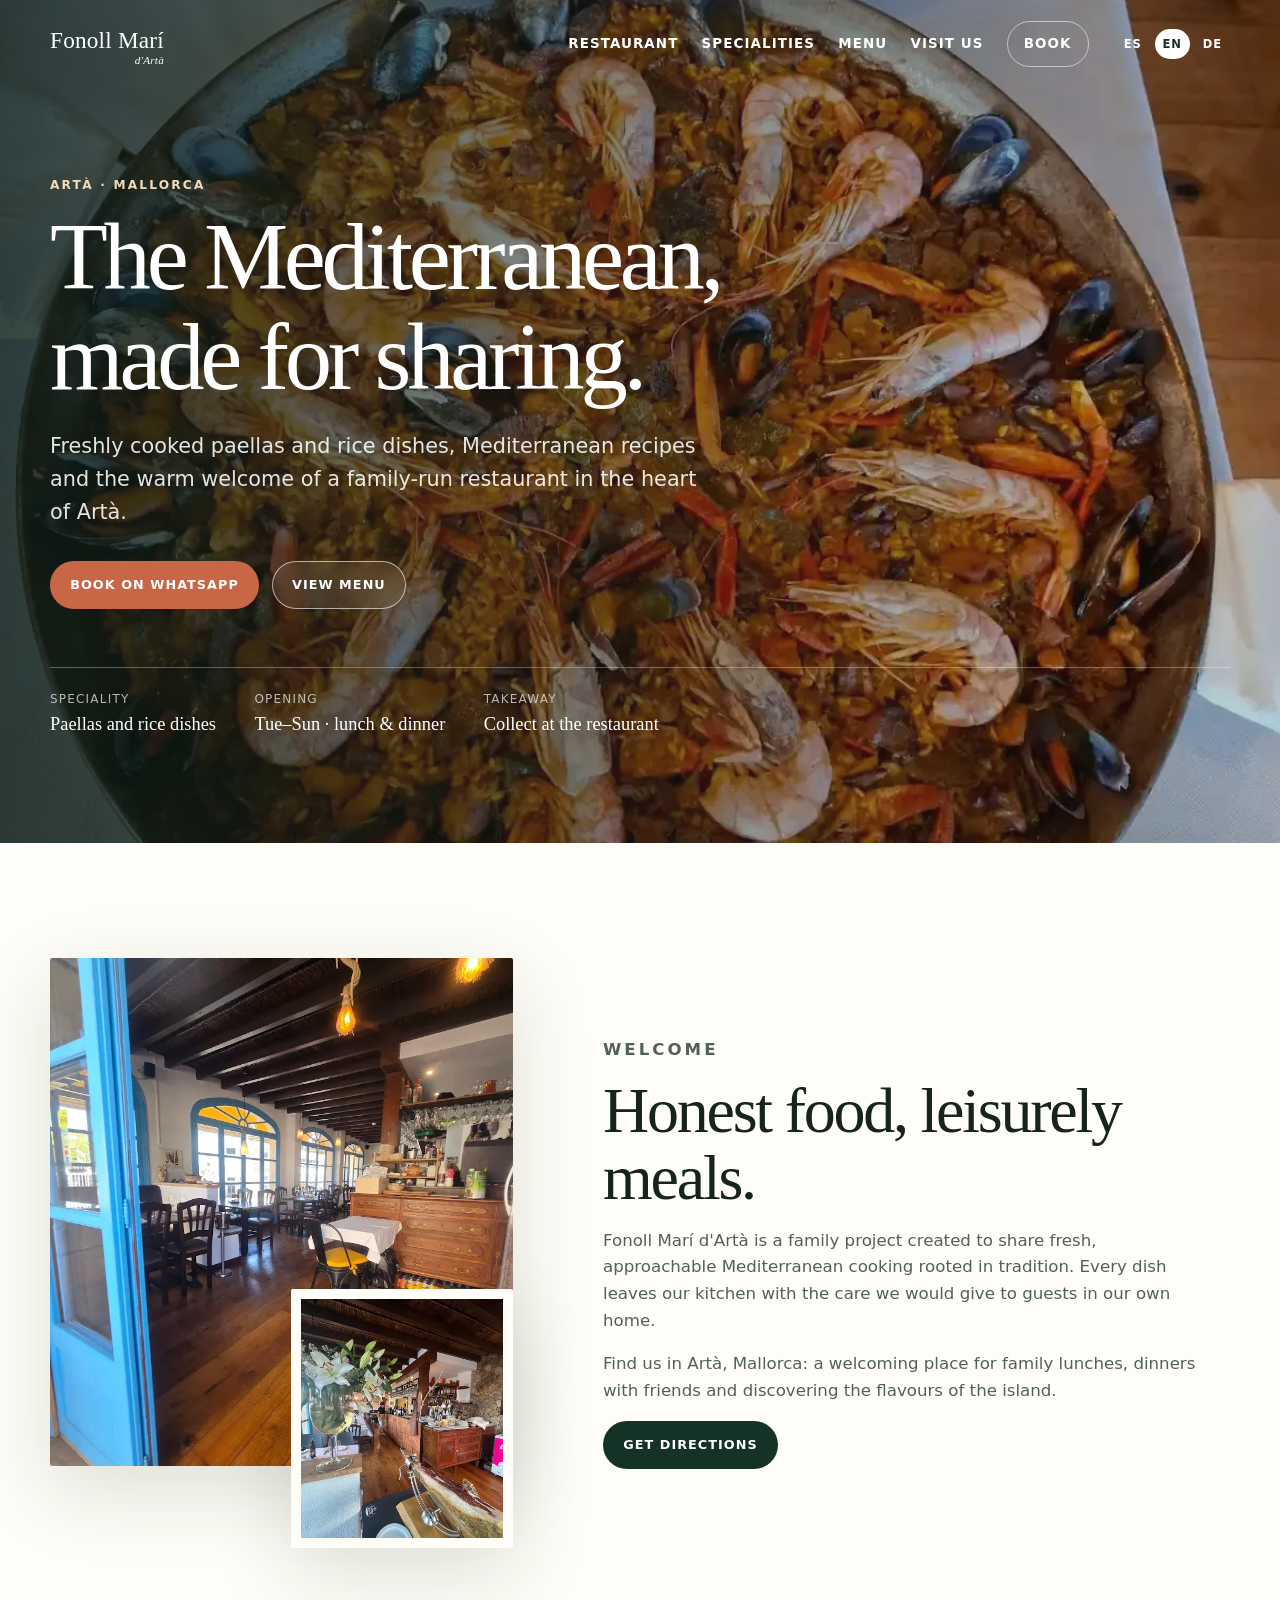
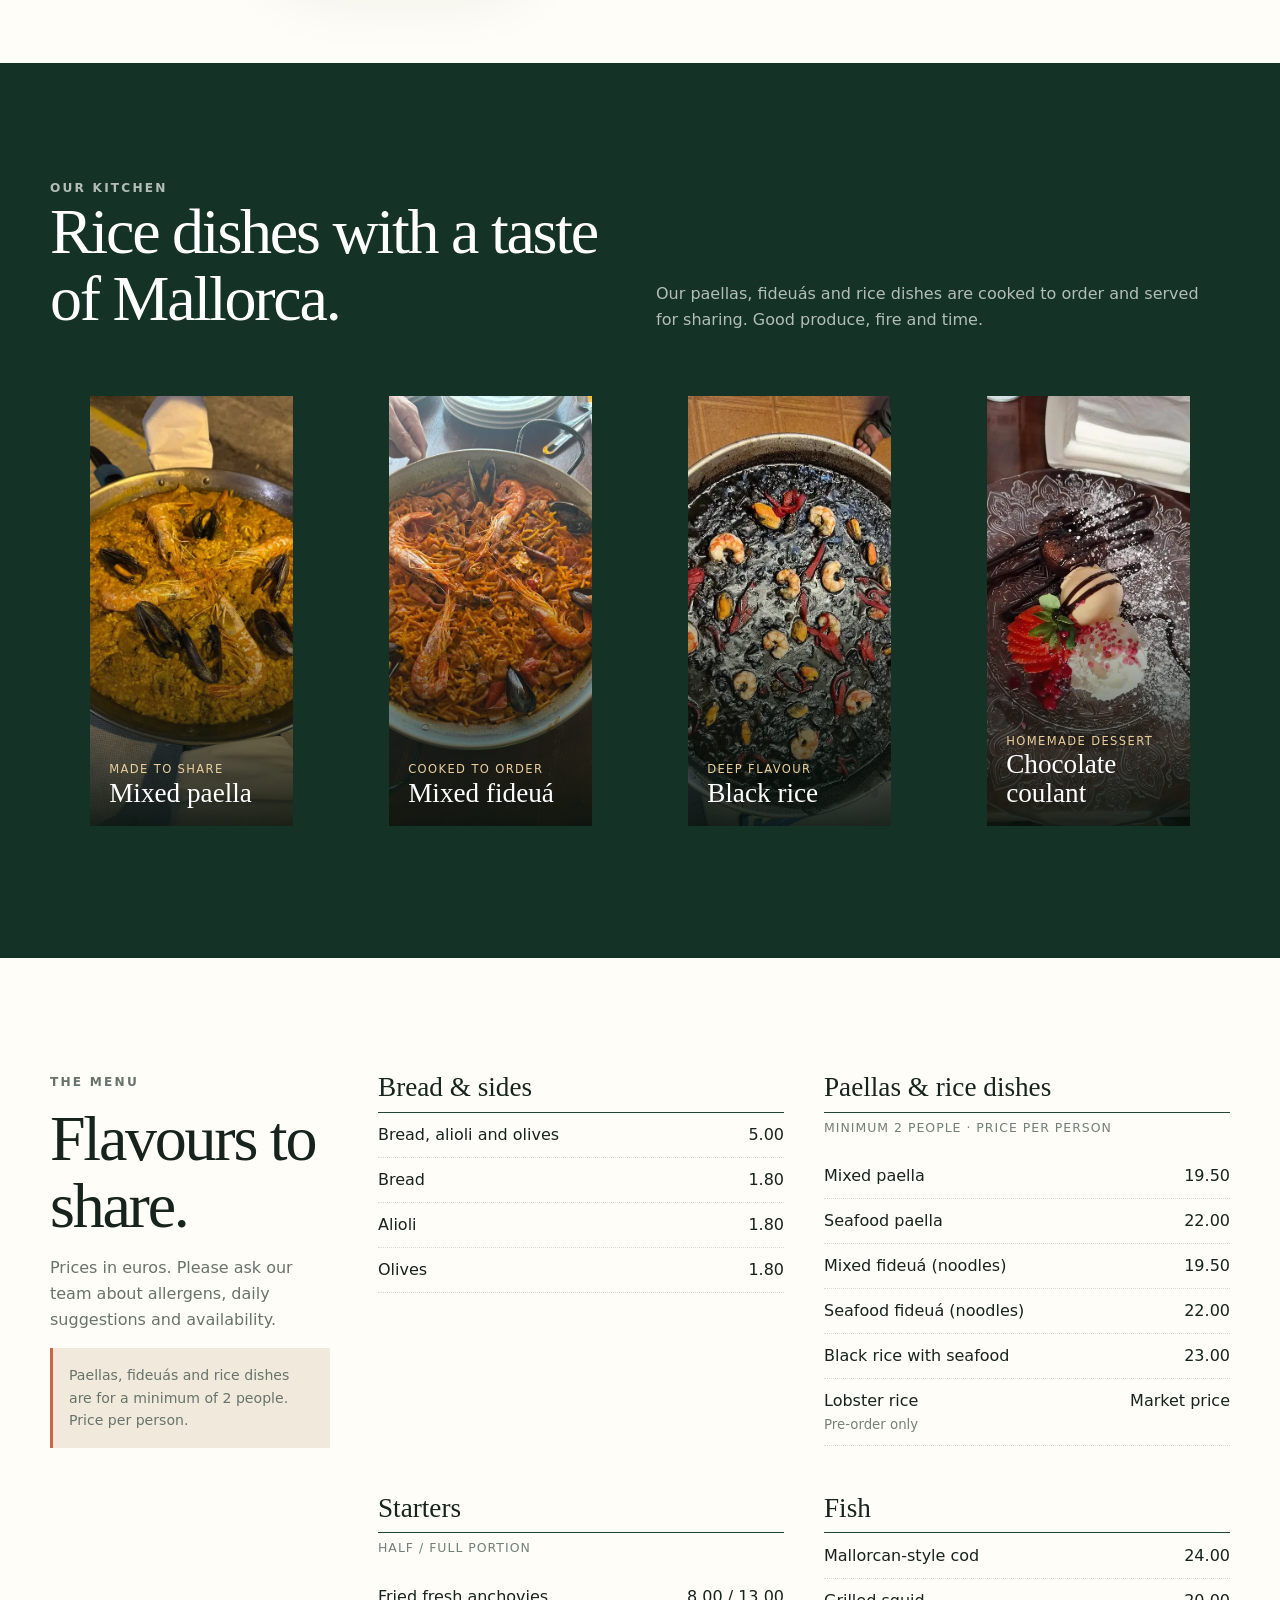
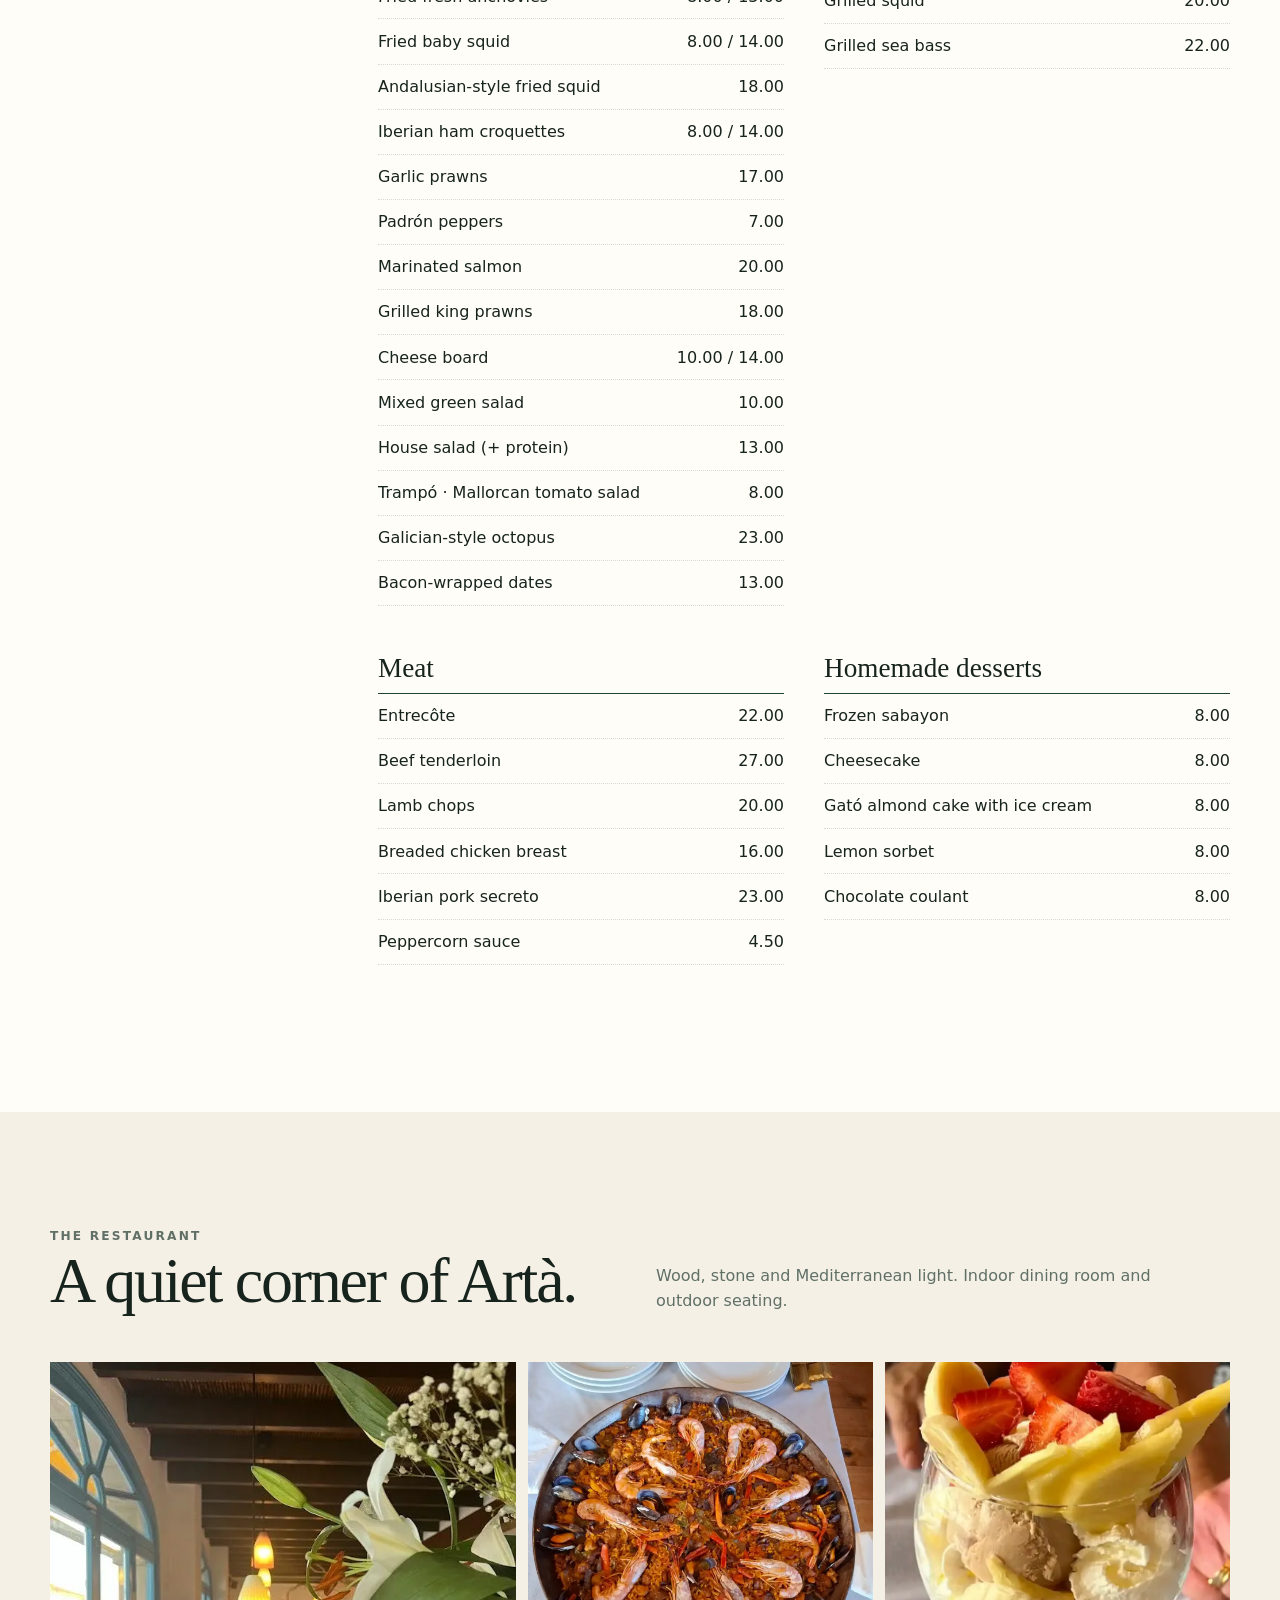
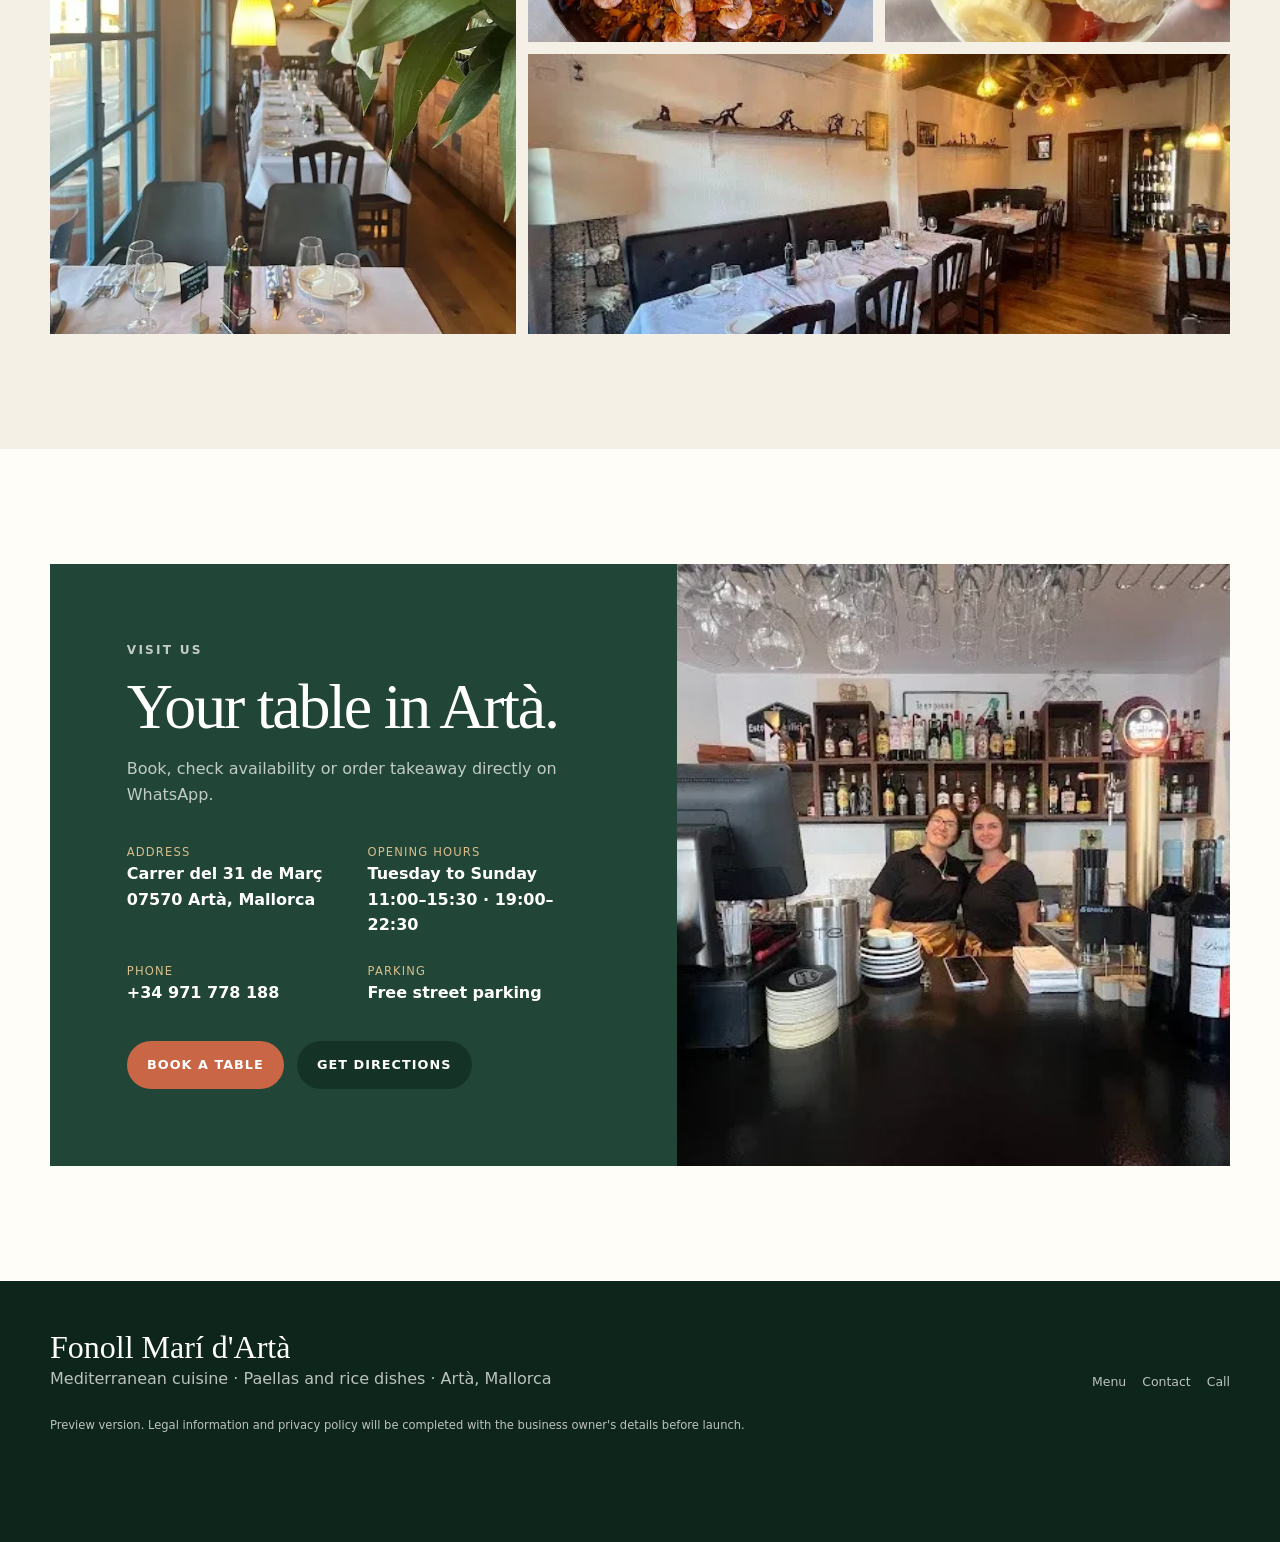
==== en/index.html @ c68ff67d "feat: create multilingual Fonoll Mari preview" ====
<!doctype html>
<html lang="en">
<head>
  <meta charset="utf-8"><meta name="viewport" content="width=device-width, initial-scale=1"><meta name="robots" content="noindex,nofollow">
  <title>Paella restaurant in Artà | Fonoll Marí d'Artà</title>
  <meta name="description" content="Paellas, rice dishes and Mediterranean cuisine in Artà, Mallorca. Family-run restaurant with outdoor seating, takeaway and WhatsApp bookings.">
  <link rel="canonical" href="https://www.fonollmaridarta.com/en/"><link rel="alternate" hreflang="es" href="https://www.fonollmaridarta.com/es/"><link rel="alternate" hreflang="en" href="https://www.fonollmaridarta.com/en/"><link rel="alternate" hreflang="de" href="https://www.fonollmaridarta.com/de/"><link rel="alternate" hreflang="x-default" href="https://www.fonollmaridarta.com/es/">
  <meta property="og:title" content="Fonoll Marí d'Artà — Paella and Mediterranean cuisine"><meta property="og:description" content="Freshly cooked rice dishes, Mediterranean food and a warm family welcome in the heart of Artà."><meta property="og:image" content="https://www.fonollmaridarta.com/assets/images/paella-marisco.webp"><meta property="og:type" content="restaurant">
  <link rel="stylesheet" href="../assets/styles.css">
  <script type="application/ld+json">{"@context":"https://schema.org","@type":"Restaurant","@id":"https://www.fonollmaridarta.com/#restaurant","name":"Fonoll Marí d'Artà","url":"https://www.fonollmaridarta.com/","telephone":"+34971778188","image":["https://www.fonollmaridarta.com/assets/images/paella-marisco.webp","https://www.fonollmaridarta.com/assets/images/interior-comedor.webp"],"servesCuisine":["Mediterranean","Mallorcan","Paella and rice dishes"],"priceRange":"€€","acceptsReservations":true,"hasMenu":"https://www.fonollmaridarta.com/en/#menu","address":{"@type":"PostalAddress","streetAddress":"Carrer del 31 de Març","postalCode":"07570","addressLocality":"Artà","addressRegion":"Balearic Islands","addressCountry":"ES"},"openingHoursSpecification":[{"@type":"OpeningHoursSpecification","dayOfWeek":["Tuesday","Wednesday","Thursday","Friday","Saturday","Sunday"],"opens":"11:00","closes":"15:30"},{"@type":"OpeningHoursSpecification","dayOfWeek":["Tuesday","Wednesday","Thursday","Friday","Saturday","Sunday"],"opens":"19:00","closes":"22:30"}]}</script>
</head>
<body>
  <a class="skip-link" href="#content">Skip to content</a>
  <header class="site-header"><nav class="nav" aria-label="Main navigation"><a class="brand" href="#home"><span class="brand-mark">Fonoll Marí <small>d'Artà</small></span></a><button class="menu-toggle" type="button" aria-expanded="false" aria-controls="nav-links">Menu</button><div class="nav-links" id="nav-links"><a href="#restaurant">Restaurant</a><a href="#specialities">Specialities</a><a href="#menu">Menu</a><a href="#visit">Visit us</a><a class="nav-cta" data-track="whatsapp_reservation" href="https://wa.me/34636483141?text=Hello%2C%20I%20would%20like%20to%20book%20a%20table%20at%20Fonoll%20Mar%C3%AD%20d%27Art%C3%A0.">Book</a><span class="language-switcher" aria-label="Language"><a href="../es/">ES</a><a href="../en/" aria-current="page">EN</a><a href="../de/">DE</a></span></div></nav></header>
  <main id="content">
    <section class="hero" id="home"><div class="hero-content"><p class="eyebrow">Artà · Mallorca</p><h1>The Mediterranean, made for sharing.</h1><p class="hero-lead">Freshly cooked paellas and rice dishes, Mediterranean recipes and the warm welcome of a family-run restaurant in the heart of Artà.</p><div class="button-row"><a class="button" data-track="whatsapp_reservation" href="https://wa.me/34636483141?text=Hello%2C%20I%20would%20like%20to%20book%20a%20table%20at%20Fonoll%20Mar%C3%AD%20d%27Art%C3%A0.">Book on WhatsApp</a><a class="button secondary" href="#menu">View menu</a></div><div class="hero-facts"><div><span>Speciality</span><strong>Paellas and rice dishes</strong></div><div><span>Opening</span><strong>Tue–Sun · lunch & dinner</strong></div><div><span>Takeaway</span><strong>Collect at the restaurant</strong></div></div></div></section>
    <section class="section paper" id="restaurant"><div class="container intro-grid"><div class="photo-stack"><img class="photo-large" src="../assets/images/interior-bar.webp" alt="Entrance and dining room at Fonoll Marí d'Artà" loading="lazy"><img class="photo-small" src="../assets/images/interior-comedor.webp" alt="Restaurant bar and warm interior" loading="lazy"></div><div class="intro-copy"><p class="eyebrow">Welcome</p><h2>Honest food, leisurely meals.</h2><p>Fonoll Marí d'Artà is a family project created to share fresh, approachable Mediterranean cooking rooted in tradition. Every dish leaves our kitchen with the care we would give to guests in our own home.</p><p>Find us in Artà, Mallorca: a welcoming place for family lunches, dinners with friends and discovering the flavours of the island.</p><div class="button-row"><a class="button dark" href="#visit">Get directions</a></div></div></div></section>
    <section class="section dark" id="specialities"><div class="container"><div class="section-heading"><div><p class="eyebrow">Our kitchen</p><h2>Rice dishes with a taste of Mallorca.</h2></div><p>Our paellas, fideuás and rice dishes are cooked to order and served for sharing. Good produce, fire and time.</p></div><div class="dish-grid"><figure class="dish-card"><img src="../assets/images/paella-mixta.webp" alt="Mixed paella" loading="lazy"><figcaption><span>Made to share</span><h3>Mixed paella</h3></figcaption></figure><figure class="dish-card"><img src="../assets/images/fideua.webp" alt="Mixed seafood fideuá" loading="lazy"><figcaption><span>Cooked to order</span><h3>Mixed fideuá</h3></figcaption></figure><figure class="dish-card"><img src="../assets/images/arroz-negro.webp" alt="Black rice with seafood" loading="lazy"><figcaption><span>Deep flavour</span><h3>Black rice</h3></figcaption></figure><figure class="dish-card"><img src="../assets/images/postre-sabayon.webp" alt="Chocolate coulant with ice cream and fruit" loading="lazy"><figcaption><span>Homemade dessert</span><h3>Chocolate coulant</h3></figcaption></figure></div></div></section>
    <section class="section paper" id="menu"><div class="container menu-shell"><aside class="menu-aside"><p class="eyebrow">The menu</p><h2>Flavours to share.</h2><p>Prices in euros. Please ask our team about allergens, daily suggestions and availability.</p><p class="menu-note">Paellas, fideuás and rice dishes are for a minimum of 2 people. Price per person.</p></aside><div class="menu-columns">
      <section class="menu-section"><h3>Bread & sides</h3><div class="menu-item"><span>Bread, alioli and olives</span><span>5.00</span></div><div class="menu-item"><span>Bread</span><span>1.80</span></div><div class="menu-item"><span>Alioli</span><span>1.80</span></div><div class="menu-item"><span>Olives</span><span>1.80</span></div></section>
      <section class="menu-section"><h3>Paellas & rice dishes</h3><p class="menu-subtitle">Minimum 2 people · price per person</p><div class="menu-item"><span>Mixed paella</span><span>19.50</span></div><div class="menu-item"><span>Seafood paella</span><span>22.00</span></div><div class="menu-item"><span>Mixed fideuá (noodles)</span><span>19.50</span></div><div class="menu-item"><span>Seafood fideuá (noodles)</span><span>22.00</span></div><div class="menu-item"><span>Black rice with seafood</span><span>23.00</span></div><div class="menu-item"><span>Lobster rice <small>Pre-order only</small></span><span>Market price</span></div></section>
      <section class="menu-section"><h3>Starters</h3><p class="menu-subtitle">Half / full portion</p><div class="menu-item"><span>Fried fresh anchovies</span><span>8.00 / 13.00</span></div><div class="menu-item"><span>Fried baby squid</span><span>8.00 / 14.00</span></div><div class="menu-item"><span>Andalusian-style fried squid</span><span>18.00</span></div><div class="menu-item"><span>Iberian ham croquettes</span><span>8.00 / 14.00</span></div><div class="menu-item"><span>Garlic prawns</span><span>17.00</span></div><div class="menu-item"><span>Padrón peppers</span><span>7.00</span></div><div class="menu-item"><span>Marinated salmon</span><span>20.00</span></div><div class="menu-item"><span>Grilled king prawns</span><span>18.00</span></div><div class="menu-item"><span>Cheese board</span><span>10.00 / 14.00</span></div><div class="menu-item"><span>Mixed green salad</span><span>10.00</span></div><div class="menu-item"><span>House salad (+ protein)</span><span>13.00</span></div><div class="menu-item"><span>Trampó · Mallorcan tomato salad</span><span>8.00</span></div><div class="menu-item"><span>Galician-style octopus</span><span>23.00</span></div><div class="menu-item"><span>Bacon-wrapped dates</span><span>13.00</span></div></section>
      <section class="menu-section"><h3>Fish</h3><div class="menu-item"><span>Mallorcan-style cod</span><span>24.00</span></div><div class="menu-item"><span>Grilled squid</span><span>20.00</span></div><div class="menu-item"><span>Grilled sea bass</span><span>22.00</span></div></section>
      <section class="menu-section"><h3>Meat</h3><div class="menu-item"><span>Entrecôte</span><span>22.00</span></div><div class="menu-item"><span>Beef tenderloin</span><span>27.00</span></div><div class="menu-item"><span>Lamb chops</span><span>20.00</span></div><div class="menu-item"><span>Breaded chicken breast</span><span>16.00</span></div><div class="menu-item"><span>Iberian pork secreto</span><span>23.00</span></div><div class="menu-item"><span>Peppercorn sauce</span><span>4.50</span></div></section>
      <section class="menu-section"><h3>Homemade desserts</h3><div class="menu-item"><span>Frozen sabayon</span><span>8.00</span></div><div class="menu-item"><span>Cheesecake</span><span>8.00</span></div><div class="menu-item"><span>Gató almond cake with ice cream</span><span>8.00</span></div><div class="menu-item"><span>Lemon sorbet</span><span>8.00</span></div><div class="menu-item"><span>Chocolate coulant</span><span>8.00</span></div></section>
    </div></div></section>
    <section class="section" aria-labelledby="gallery-title"><div class="container"><div class="section-heading"><div><p class="eyebrow">The restaurant</p><h2 id="gallery-title">A quiet corner of Artà.</h2></div><p>Wood, stone and Mediterranean light. Indoor dining room and outdoor seating.</p></div><div class="gallery-grid"><img class="tall" src="../assets/images/interior-1.webp" alt="Dining room at Fonoll Marí" loading="lazy"><img src="../assets/images/paella-marisco.webp" alt="Seafood paella served for sharing" loading="lazy"><img src="../assets/images/postre-coulant.webp" alt="Frozen sabayon with fruit" loading="lazy"><img class="wide" src="../assets/images/interior-2.webp" alt="Atmosphere at Fonoll Marí d'Artà" loading="lazy"></div></div></section>
    <section class="section paper" id="visit"><div class="container visit-grid"><div class="visit-copy"><p class="eyebrow">Visit us</p><h2>Your table in Artà.</h2><p>Book, check availability or order takeaway directly on WhatsApp.</p><div class="visit-details"><div><span>Address</span><strong>Carrer del 31 de Març<br>07570 Artà, Mallorca</strong></div><div><span>Opening hours</span><strong>Tuesday to Sunday<br>11:00–15:30 · 19:00–22:30</strong></div><div><span>Phone</span><a href="tel:+34971778188" data-track="phone_click"><strong>+34 971 778 188</strong></a></div><div><span>Parking</span><strong>Free street parking</strong></div></div><div class="button-row"><a class="button" data-track="whatsapp_reservation" href="https://wa.me/34636483141?text=Hello%2C%20I%20would%20like%20to%20book%20a%20table.">Book a table</a><a class="button dark" data-track="directions_click" href="https://maps.app.goo.gl/YMuphkrYvvt16VRN7">Get directions</a></div></div><div class="visit-image"><img src="../assets/images/interior-3.webp" alt="Dining room ready for guests" loading="lazy"></div></div></section>
  </main>
  <footer class="site-footer"><div class="container"><div class="footer-grid"><div><div class="footer-brand">Fonoll Marí d'Artà</div><div>Mediterranean cuisine · Paellas and rice dishes · Artà, Mallorca</div></div><nav class="footer-links"><a href="#menu">Menu</a><a href="#visit">Contact</a><a href="tel:+34971778188">Call</a></nav></div><p class="legal-note">Preview version. Legal information and privacy policy will be completed with the business owner's details before launch.</p></div></footer>
  <div class="floating-actions"><a data-track="whatsapp_reservation" href="https://wa.me/34636483141?text=Hello%2C%20I%20would%20like%20to%20book%20a%20table.">Book</a><a href="#menu">Menu</a></div><aside class="consent" hidden><p>We use optional analytics to understand how the website is used. It will not load without your permission.</p><div class="consent-actions"><button class="button dark" data-consent-accept>Accept</button><button class="button" data-consent-reject>Reject</button></div></aside>
  <script src="../assets/config.js"></script><script src="../assets/site.js"></script>
</body>
</html>
---- assets/styles.css ----
:root {
  --ink: #17231d;
  --forest: #214536;
  --forest-dark: #153226;
  --sage: #718372;
  --cream: #f5f0e5;
  --paper: #fffdf7;
  --sand: #d8c39d;
  --coral: #c86645;
  --line: rgba(33, 69, 54, .18);
  --shadow: 0 24px 80px rgba(20, 37, 29, .14);
  --serif: Georgia, "Times New Roman", serif;
  --sans: Inter, ui-sans-serif, system-ui, -apple-system, BlinkMacSystemFont, "Segoe UI", sans-serif;
}

* { box-sizing: border-box; }
html { scroll-behavior: smooth; }
body {
  margin: 0;
  overflow-x: hidden;
  color: var(--ink);
  background: var(--cream);
  font-family: var(--sans);
  line-height: 1.6;
  -webkit-font-smoothing: antialiased;
}
body.nav-open { overflow: hidden; }
img { display: block; width: 100%; }
a { color: inherit; }
button, a { -webkit-tap-highlight-color: transparent; }

.skip-link {
  position: fixed;
  left: 1rem;
  top: -5rem;
  z-index: 100;
  padding: .8rem 1rem;
  background: var(--paper);
  border-radius: 999px;
}
.skip-link:focus { top: 1rem; }

.site-header {
  position: fixed;
  inset: 0 0 auto;
  z-index: 50;
  color: white;
  transition: background .25s ease, box-shadow .25s ease;
}
.site-header.scrolled { background: rgba(21, 50, 38, .96); box-shadow: 0 8px 30px rgba(0, 0, 0, .15); }
.nav {
  width: min(1180px, calc(100% - 2rem));
  height: 88px;
  margin: auto;
  display: flex;
  align-items: center;
  justify-content: space-between;
  gap: 1.5rem;
}
.brand { display: flex; align-items: center; gap: .8rem; text-decoration: none; }
.brand-mark { font-family: var(--serif); font-size: 1.45rem; letter-spacing: .01em; }
.brand-mark small { display: block; margin-top: -.35rem; font: italic .7rem var(--serif); text-align: right; }
.nav-links { display: flex; align-items: center; gap: 1.45rem; }
.nav-links a { font-size: .84rem; font-weight: 700; letter-spacing: .08em; text-decoration: none; text-transform: uppercase; }
.nav-links a:hover { color: #ecd9b2; }
.nav-cta { padding: .72rem 1rem; border: 1px solid rgba(255,255,255,.55); border-radius: 999px; }
.language-switcher { display: flex; gap: .3rem; margin-left: .25rem; }
.language-switcher a { padding: .38rem .5rem; border-radius: 999px; font-size: .72rem; }
.language-switcher a[aria-current="page"] { background: white; color: var(--forest-dark); }
.menu-toggle { display: none; border: 0; background: transparent; color: white; font: 700 .8rem var(--sans); letter-spacing: .08em; text-transform: uppercase; }

.hero {
  min-height: 92svh;
  display: grid;
  grid-template-columns: minmax(0, 1fr);
  align-items: end;
  color: white;
  background:
    linear-gradient(90deg, rgba(12, 29, 22, .82) 0%, rgba(12, 29, 22, .45) 55%, rgba(12, 29, 22, .16) 100%),
    url("images/paella-marisco.webp") center 56% / cover;
}
.hero-content {
  width: calc(100% - 2rem);
  max-width: 1180px;
  min-width: 0;
  margin: 0 auto;
  padding: 11rem 0 6.5rem;
}
.eyebrow { margin: 0 0 .8rem; color: var(--coral); font-size: .76rem; font-weight: 800; letter-spacing: .18em; text-transform: uppercase; }
.hero .eyebrow { color: #f1dcb6; }
h1, h2, h3 { margin: 0; font-family: var(--serif); font-weight: 400; line-height: 1.05; }
h1 { max-width: 830px; font-size: clamp(3.1rem, 7.4vw, 7.2rem); letter-spacing: -.045em; }
h2 { font-size: clamp(2.35rem, 5vw, 4.7rem); letter-spacing: -.035em; }
h3 { font-size: 1.7rem; }
.hero-lead { max-width: 650px; margin: 1.4rem 0 2rem; font-size: clamp(1.05rem, 2vw, 1.3rem); color: rgba(255,255,255,.88); }
.button-row { display: flex; flex-wrap: wrap; gap: .8rem; }
.button { display: inline-flex; align-items: center; justify-content: center; min-height: 48px; padding: .8rem 1.2rem; border: 1px solid transparent; border-radius: 999px; background: var(--coral); color: white; font-size: .8rem; font-weight: 800; letter-spacing: .08em; text-decoration: none; text-transform: uppercase; }
.button:hover { filter: brightness(.94); transform: translateY(-1px); }
.button.secondary { border-color: rgba(255,255,255,.6); background: rgba(255,255,255,.08); backdrop-filter: blur(8px); }
.button.dark { background: var(--forest-dark); }
.hero-facts { display: flex; flex-wrap: wrap; gap: 1.3rem 2.4rem; margin: 3.6rem 0 0; padding: 1.4rem 0 0; border-top: 1px solid rgba(255,255,255,.3); }
.hero-facts span { display: block; font-size: .75rem; color: rgba(255,255,255,.68); letter-spacing: .1em; text-transform: uppercase; }
.hero-facts strong { font-family: var(--serif); font-size: 1.15rem; font-weight: 400; }

.section { padding: clamp(5rem, 9vw, 9rem) 0; }
.section.paper { background: var(--paper); }
.section.dark { background: var(--forest-dark); color: white; }
.container { width: min(1180px, calc(100% - 2rem)); margin: auto; }
.intro-grid { display: grid; grid-template-columns: minmax(0, .85fr) minmax(0, 1.15fr); gap: clamp(2rem, 7vw, 7rem); align-items: center; }
.intro-copy p { max-width: 610px; color: #526158; font-size: 1.04rem; }
.photo-stack { position: relative; min-height: 590px; }
.photo-stack img { position: absolute; object-fit: cover; border-radius: 2px; box-shadow: var(--shadow); }
.photo-stack .photo-large { inset: 0 14% 7% 0; height: 86%; }
.photo-stack .photo-small { right: 0; bottom: 0; width: 48%; height: 44%; border: .65rem solid var(--paper); }

.section-heading { display: grid; grid-template-columns: 1fr 1fr; gap: 2rem; align-items: end; margin-bottom: 3rem; }
.section-heading p { max-width: 550px; margin: 0; color: #607067; }
.dark .section-heading p { color: rgba(255,255,255,.68); }
.dish-grid { display: grid; grid-template-columns: repeat(4, 1fr); gap: 1rem; }
.dish-card { position: relative; min-height: 430px; overflow: hidden; background: #233; }
.dish-card img { height: 100%; min-height: 430px; object-fit: cover; transition: transform .5s ease; }
.dish-card:hover img { transform: scale(1.035); }
.dish-card::after { content: ""; position: absolute; inset: 40% 0 0; background: linear-gradient(transparent, rgba(7,18,13,.9)); }
.dish-card figcaption { position: absolute; z-index: 1; inset: auto 1.2rem 1.2rem; color: white; }
.dish-card figcaption span { display: block; font-size: .72rem; color: #e9cf9f; letter-spacing: .12em; text-transform: uppercase; }

.menu-shell { display: grid; grid-template-columns: 280px 1fr; gap: 3rem; align-items: start; }
.menu-aside { position: sticky; top: 110px; }
.menu-aside p { color: #67736b; }
.menu-note { padding: 1rem; border-left: 3px solid var(--coral); background: #f0e9dc; font-size: .88rem; }
.menu-columns { display: grid; grid-template-columns: 1fr 1fr; gap: 1rem 2.5rem; }
.menu-section { break-inside: avoid; padding: 0 0 2rem; }
.menu-section h3 { padding-bottom: .65rem; border-bottom: 1px solid var(--forest); }
.menu-subtitle { margin: .3rem 0 1rem; color: #718078; font-size: .78rem; text-transform: uppercase; letter-spacing: .08em; }
.menu-item { display: grid; grid-template-columns: 1fr auto; gap: 1rem; padding: .58rem 0; border-bottom: 1px dotted var(--line); }
.menu-item span:last-child { white-space: nowrap; font-variant-numeric: tabular-nums; }
.menu-item small { display: block; color: #748078; }

.gallery-grid { display: grid; grid-template-columns: 1.15fr .85fr .85fr; grid-auto-rows: 280px; gap: .75rem; }
.gallery-grid img { height: 100%; object-fit: cover; }
.gallery-grid .tall { grid-row: span 2; }
.gallery-grid .wide { grid-column: span 2; }

.visit-grid { display: grid; grid-template-columns: 1.05fr .95fr; gap: 1rem; background: var(--forest); color: white; }
.visit-copy { padding: clamp(2rem, 6vw, 5rem); }
.visit-copy p { color: rgba(255,255,255,.72); }
.visit-details { display: grid; grid-template-columns: 1fr 1fr; gap: 1.5rem; margin: 2.2rem 0; }
.visit-details span { display: block; color: #d9bd8b; font-size: .72rem; letter-spacing: .1em; text-transform: uppercase; }
.visit-details a { text-decoration: none; }
.visit-image { min-height: 590px; }
.visit-image img { height: 100%; object-fit: cover; }

.site-footer { padding: 3rem 0 6rem; background: #0e251b; color: rgba(255,255,255,.72); }
.footer-grid { display: grid; grid-template-columns: 1fr auto; gap: 2rem; align-items: end; }
.footer-brand { color: white; font: 2rem var(--serif); }
.footer-links { display: flex; flex-wrap: wrap; gap: 1rem; }
.footer-links a { font-size: .78rem; text-decoration: none; }
.legal-note { margin-top: 1.5rem; font-size: .72rem; }

.floating-actions { display: none; }
.consent { position: fixed; z-index: 80; right: 1rem; bottom: 1rem; width: min(430px, calc(100% - 2rem)); padding: 1.2rem; background: var(--paper); box-shadow: var(--shadow); border: 1px solid var(--line); }
.consent[hidden] { display: none; }
.consent p { margin: 0 0 1rem; font-size: .86rem; }
.consent-actions { display: flex; gap: .5rem; }

@media (max-width: 900px) {
  .nav { height: 74px; }
  .menu-toggle { display: block; }
  .nav-links { position: fixed; inset: 74px 0 0; display: none; padding: 2rem 1rem; background: var(--forest-dark); flex-direction: column; align-items: flex-start; }
  .nav-open .nav-links { display: flex; }
  .nav-cta { margin-top: 1rem; }
  .language-switcher { margin-top: .5rem; }
  .intro-grid, .section-heading, .visit-grid { grid-template-columns: 1fr; }
  .photo-stack { min-height: 500px; }
  .dish-grid { grid-template-columns: 1fr 1fr; }
  .menu-shell { grid-template-columns: 1fr; }
  .menu-aside { position: static; }
  .gallery-grid { grid-template-columns: 1fr 1fr; }
}

@media (max-width: 620px) {
  .hero { min-height: 86svh; }
  .hero-content { padding-bottom: 4.5rem; }
  h1 { font-size: clamp(2.65rem, 13vw, 3.25rem); overflow-wrap: anywhere; }
  .hero-lead { min-width: 0; font-size: 1rem; overflow-wrap: anywhere; }
  .hero .button-row { display: grid; grid-template-columns: 1fr; }
  .hero .button { width: 100%; }
  .hero-facts { gap: 1rem; }
  .hero-facts div { width: 100%; }
  .section { padding: 4.8rem 0; }
  .photo-stack { min-height: 390px; }
  .dish-grid, .menu-columns, .visit-details { grid-template-columns: 1fr; }
  .dish-card, .dish-card img { min-height: 360px; }
  .gallery-grid { grid-template-columns: 1fr 1fr; grid-auto-rows: 190px; }
  .gallery-grid .wide { grid-column: span 2; }
  .visit-image { min-height: 360px; }
  .footer-grid { grid-template-columns: 1fr; }
  .floating-actions { position: fixed; z-index: 45; inset: auto .65rem .65rem; display: grid; grid-template-columns: 1fr 1fr; gap: .45rem; }
  .floating-actions a { min-height: 48px; border-radius: 999px; display: grid; place-items: center; background: var(--coral); color: white; box-shadow: 0 10px 28px rgba(0,0,0,.24); font-size: .76rem; font-weight: 800; text-decoration: none; text-transform: uppercase; }
  .floating-actions a:last-child { background: var(--forest-dark); }
}

@media (prefers-reduced-motion: reduce) {
  html { scroll-behavior: auto; }
  *, *::before, *::after { animation-duration: .01ms !important; transition-duration: .01ms !important; }
}
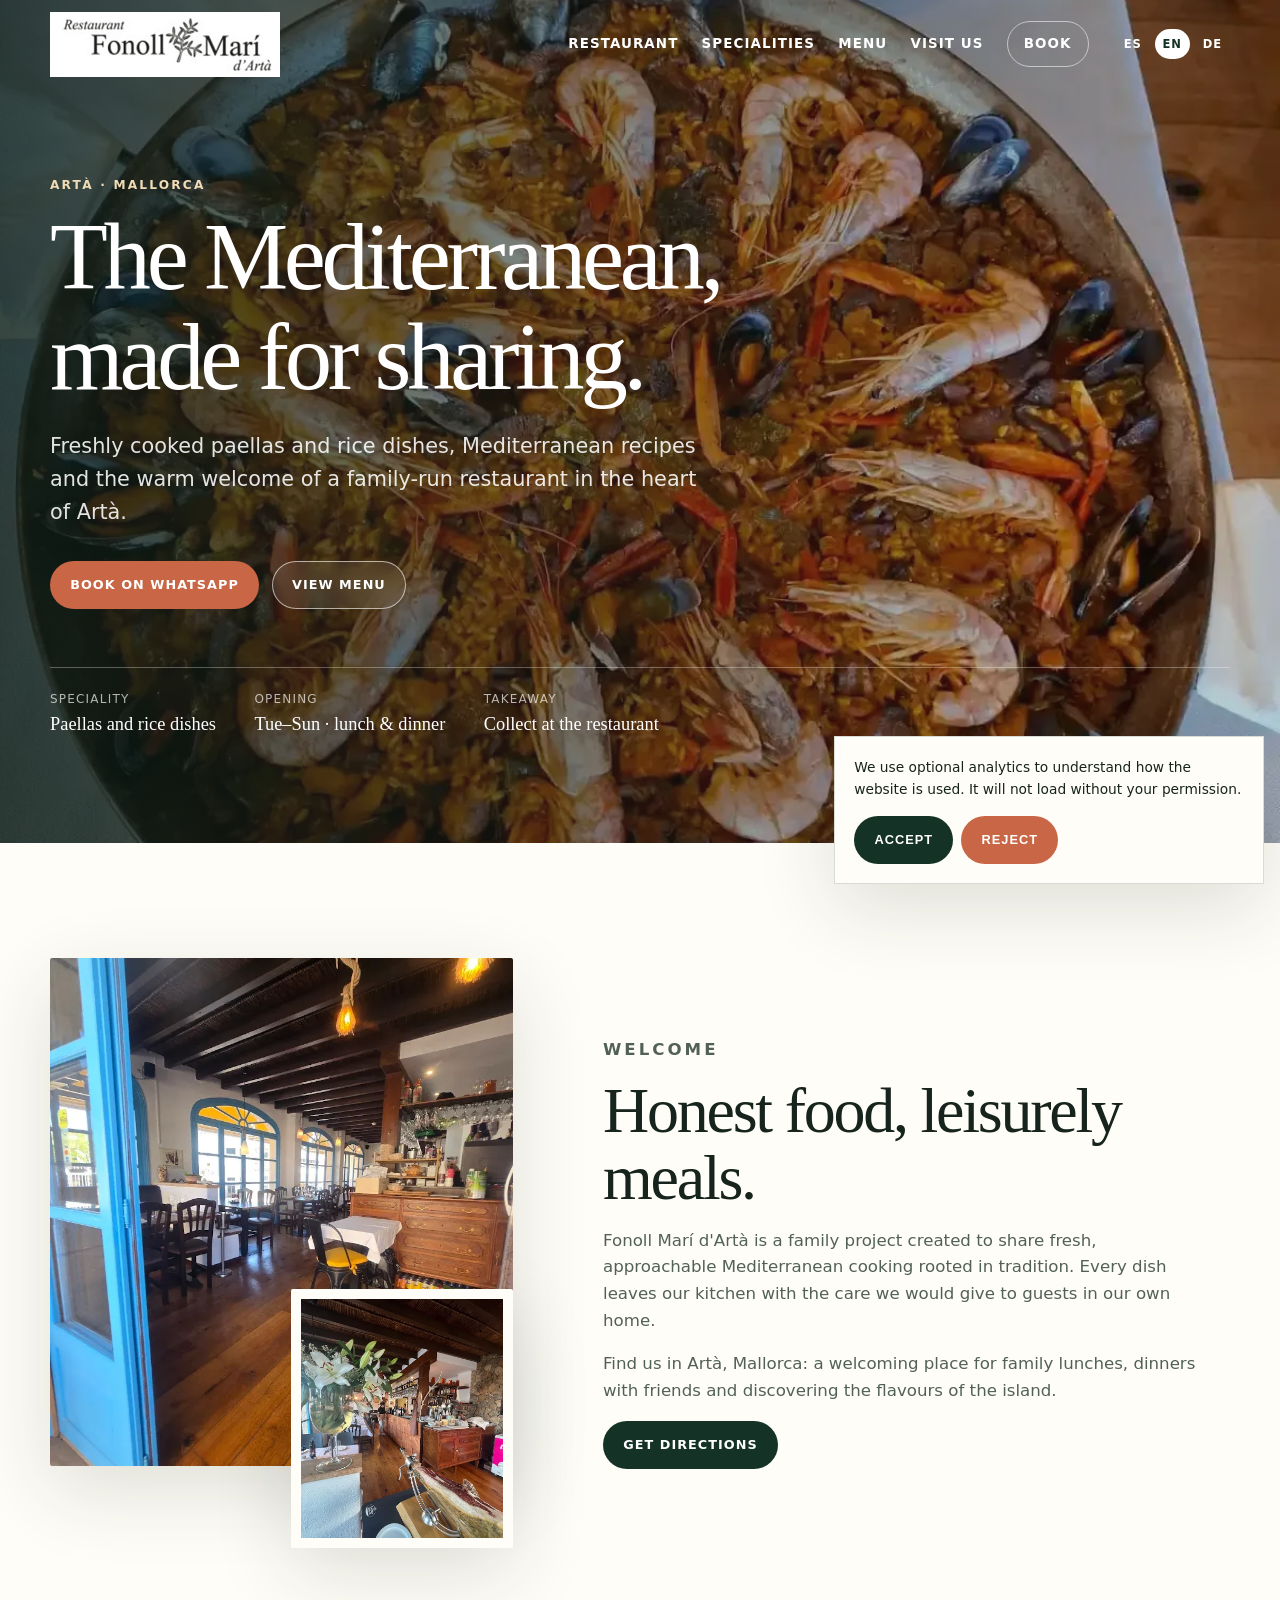
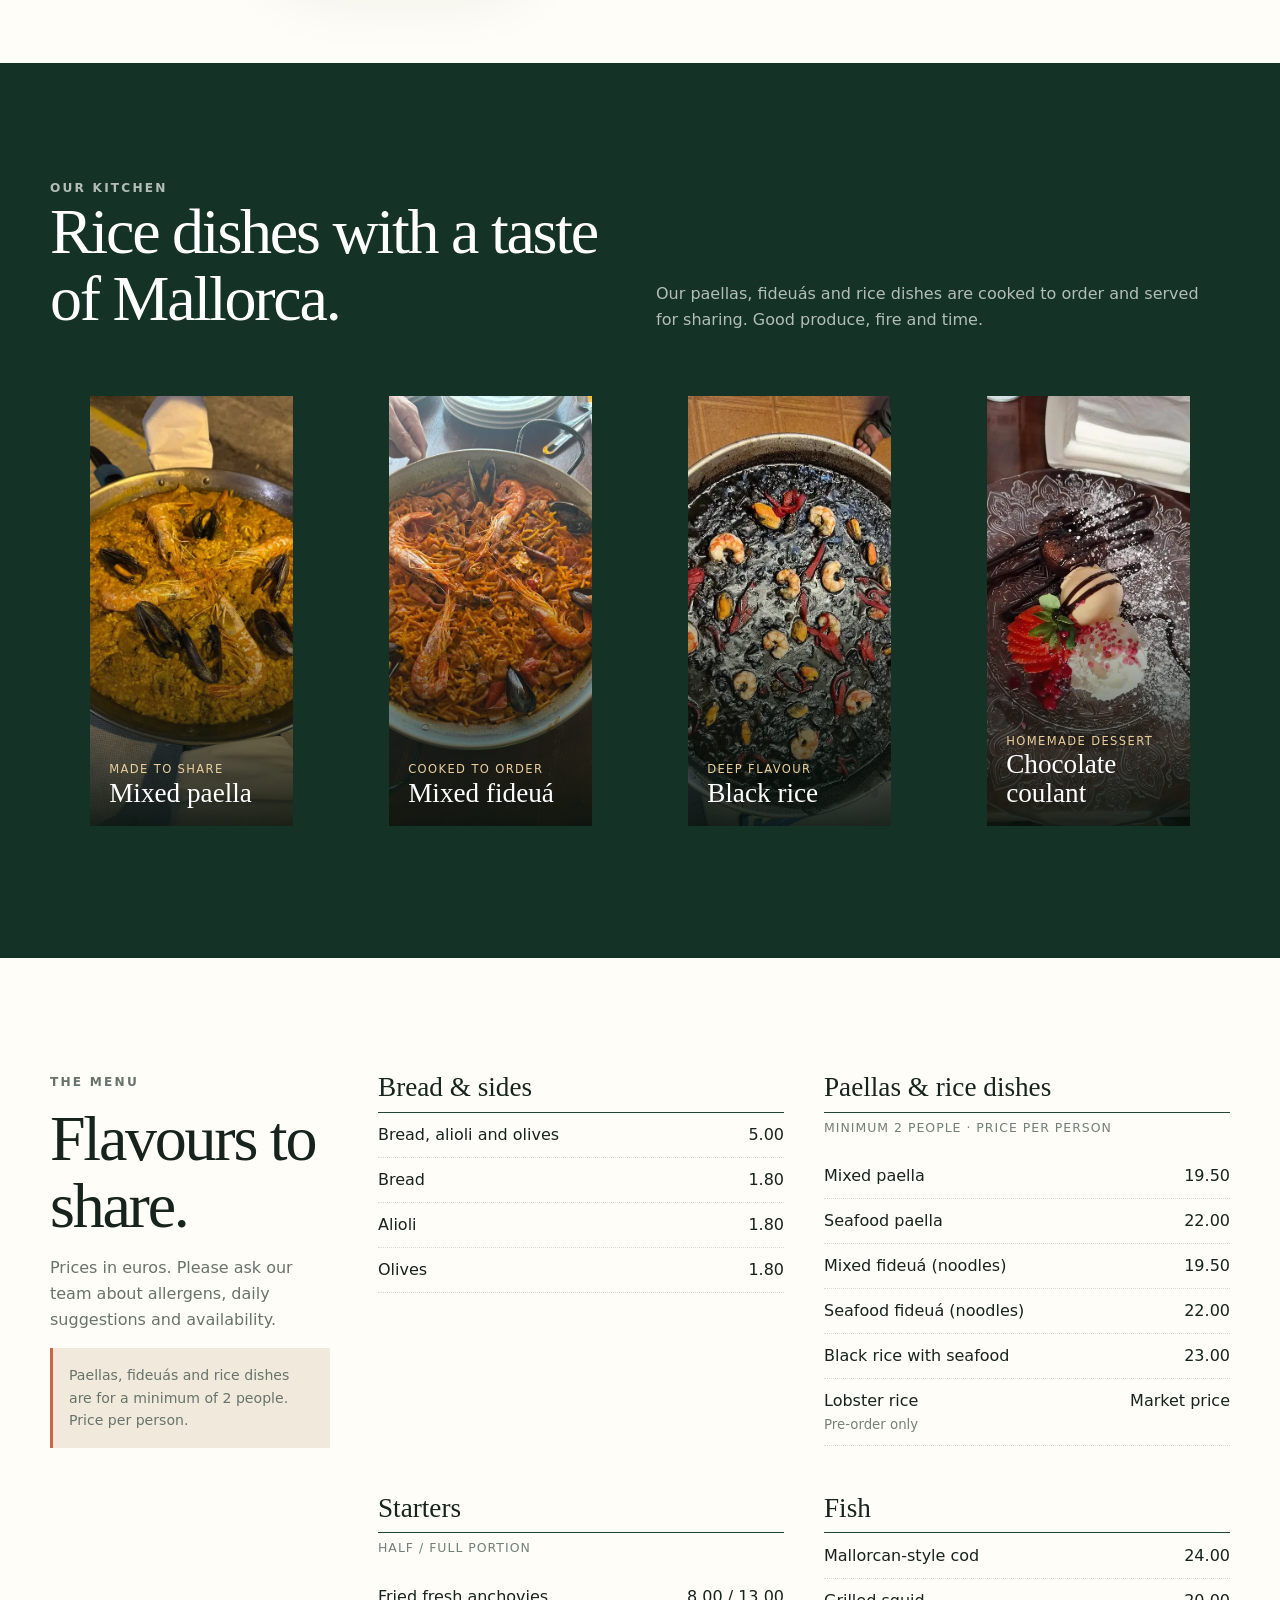
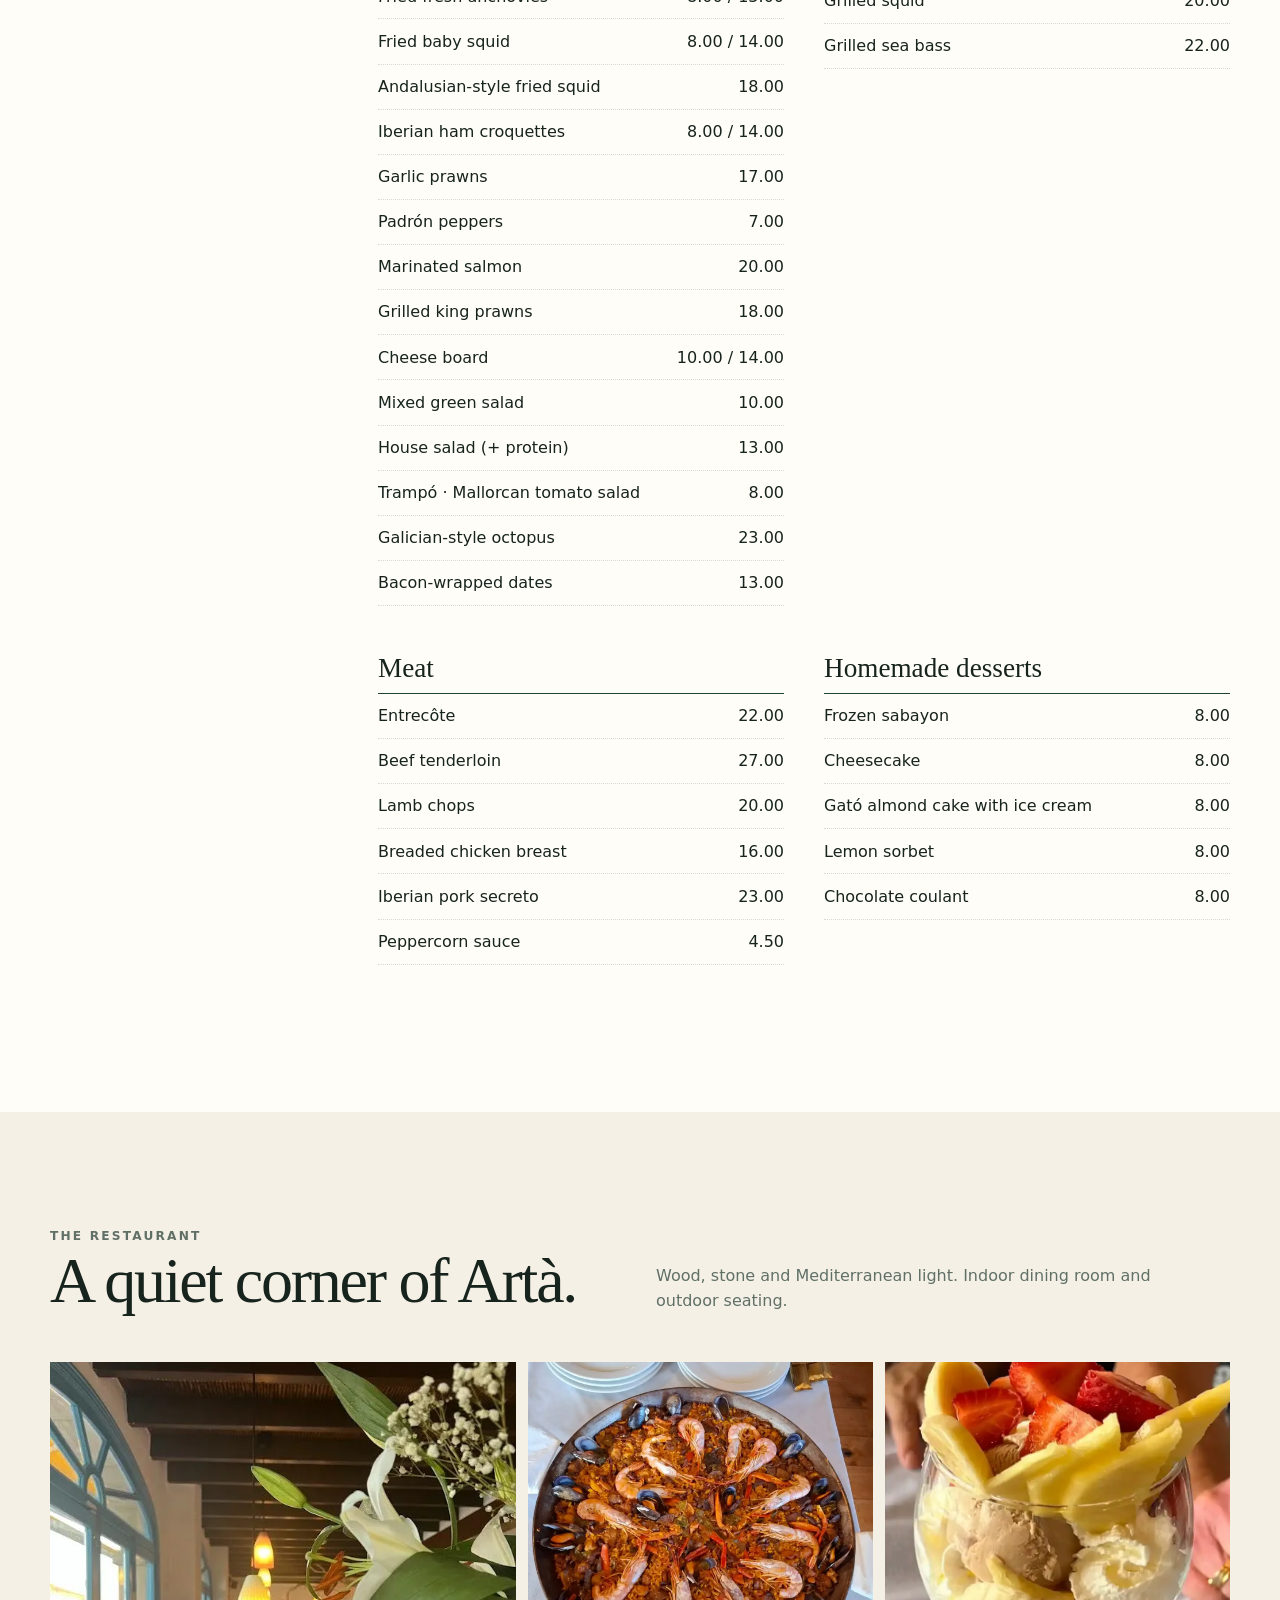
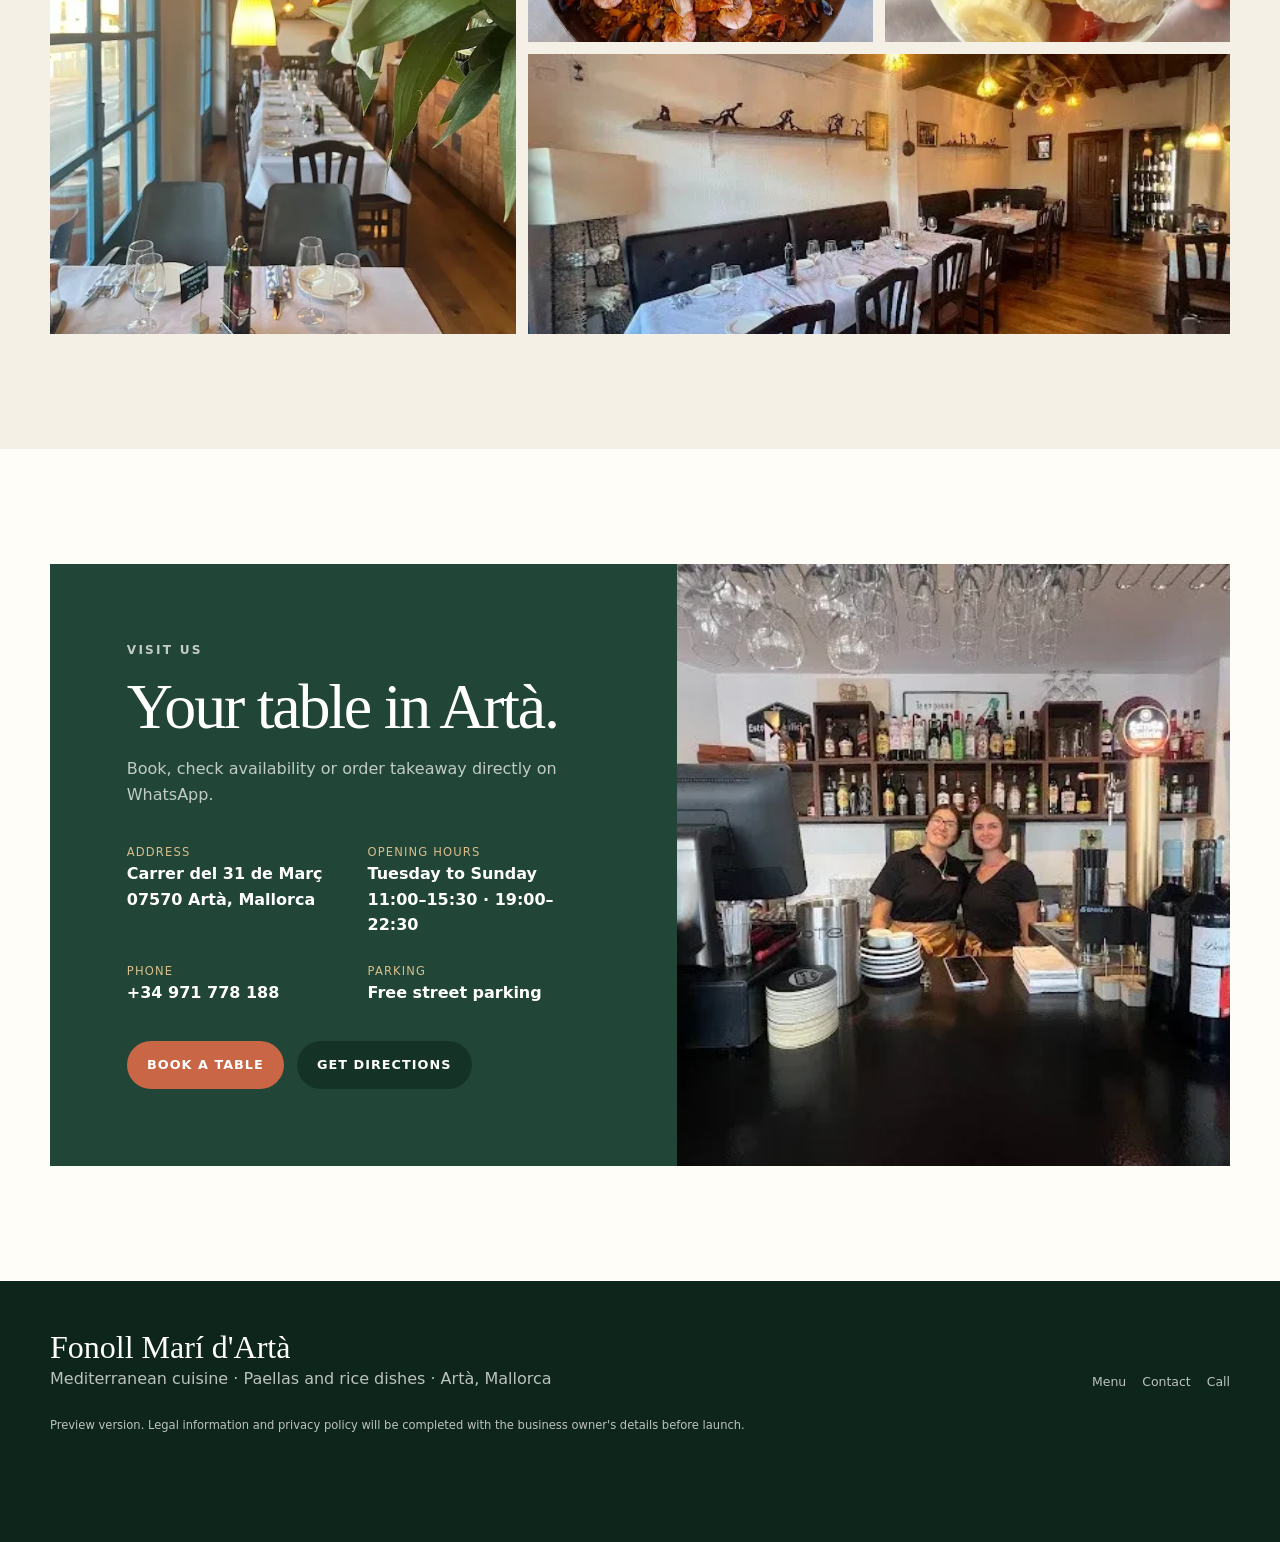
==== commit fcda080d: "feat: add official logo and consented GA4 tracking" ====
--- a/en/index.html
+++ b/en/index.html
@@ -11,7 +11,7 @@
 </head>
 <body>
   <a class="skip-link" href="#content">Skip to content</a>
-  <header class="site-header"><nav class="nav" aria-label="Main navigation"><a class="brand" href="#home"><span class="brand-mark">Fonoll Marí <small>d'Artà</small></span></a><button class="menu-toggle" type="button" aria-expanded="false" aria-controls="nav-links">Menu</button><div class="nav-links" id="nav-links"><a href="#restaurant">Restaurant</a><a href="#specialities">Specialities</a><a href="#menu">Menu</a><a href="#visit">Visit us</a><a class="nav-cta" data-track="whatsapp_reservation" href="https://wa.me/34636483141?text=Hello%2C%20I%20would%20like%20to%20book%20a%20table%20at%20Fonoll%20Mar%C3%AD%20d%27Art%C3%A0.">Book</a><span class="language-switcher" aria-label="Language"><a href="../es/">ES</a><a href="../en/" aria-current="page">EN</a><a href="../de/">DE</a></span></div></nav></header>
+  <header class="site-header"><nav class="nav" aria-label="Main navigation"><a class="brand" href="#home"><img class="brand-logo" src="../assets/images/logo-source.jpg" alt="Fonoll Marí d'Artà"></a><button class="menu-toggle" type="button" aria-expanded="false" aria-controls="nav-links">Menu</button><div class="nav-links" id="nav-links"><a href="#restaurant">Restaurant</a><a href="#specialities">Specialities</a><a href="#menu">Menu</a><a href="#visit">Visit us</a><a class="nav-cta" data-track="whatsapp_reservation" href="https://wa.me/34636483141?text=Hello%2C%20I%20would%20like%20to%20book%20a%20table%20at%20Fonoll%20Mar%C3%AD%20d%27Art%C3%A0.">Book</a><span class="language-switcher" aria-label="Language"><a href="../es/">ES</a><a href="../en/" aria-current="page">EN</a><a href="../de/">DE</a></span></div></nav></header>
   <main id="content">
     <section class="hero" id="home"><div class="hero-content"><p class="eyebrow">Artà · Mallorca</p><h1>The Mediterranean, made for sharing.</h1><p class="hero-lead">Freshly cooked paellas and rice dishes, Mediterranean recipes and the warm welcome of a family-run restaurant in the heart of Artà.</p><div class="button-row"><a class="button" data-track="whatsapp_reservation" href="https://wa.me/34636483141?text=Hello%2C%20I%20would%20like%20to%20book%20a%20table%20at%20Fonoll%20Mar%C3%AD%20d%27Art%C3%A0.">Book on WhatsApp</a><a class="button secondary" href="#menu">View menu</a></div><div class="hero-facts"><div><span>Speciality</span><strong>Paellas and rice dishes</strong></div><div><span>Opening</span><strong>Tue–Sun · lunch & dinner</strong></div><div><span>Takeaway</span><strong>Collect at the restaurant</strong></div></div></div></section>
     <section class="section paper" id="restaurant"><div class="container intro-grid"><div class="photo-stack"><img class="photo-large" src="../assets/images/interior-bar.webp" alt="Entrance and dining room at Fonoll Marí d'Artà" loading="lazy"><img class="photo-small" src="../assets/images/interior-comedor.webp" alt="Restaurant bar and warm interior" loading="lazy"></div><div class="intro-copy"><p class="eyebrow">Welcome</p><h2>Honest food, leisurely meals.</h2><p>Fonoll Marí d'Artà is a family project created to share fresh, approachable Mediterranean cooking rooted in tradition. Every dish leaves our kitchen with the care we would give to guests in our own home.</p><p>Find us in Artà, Mallorca: a welcoming place for family lunches, dinners with friends and discovering the flavours of the island.</p><div class="button-row"><a class="button dark" href="#visit">Get directions</a></div></div></div></section>
--- a/assets/styles.css
+++ b/assets/styles.css
@@ -57,9 +57,13 @@
   justify-content: space-between;
   gap: 1.5rem;
 }
-.brand { display: flex; align-items: center; gap: .8rem; text-decoration: none; }
-.brand-mark { font-family: var(--serif); font-size: 1.45rem; letter-spacing: .01em; }
-.brand-mark small { display: block; margin-top: -.35rem; font: italic .7rem var(--serif); text-align: right; }
+.brand { display: flex; align-items: center; text-decoration: none; }
+.brand-logo {
+  width: 230px;
+  height: 65px;
+  object-fit: cover;
+  object-position: 50% 53%;
+}
 .nav-links { display: flex; align-items: center; gap: 1.45rem; }
 .nav-links a { font-size: .84rem; font-weight: 700; letter-spacing: .08em; text-decoration: none; text-transform: uppercase; }
 .nav-links a:hover { color: #ecd9b2; }
@@ -165,6 +169,7 @@
 
 @media (max-width: 900px) {
   .nav { height: 74px; }
+  .brand-logo { width: 180px; height: 52px; }
   .menu-toggle { display: block; }
   .nav-links { position: fixed; inset: 74px 0 0; display: none; padding: 2rem 1rem; background: var(--forest-dark); flex-direction: column; align-items: flex-start; }
   .nav-open .nav-links { display: flex; }
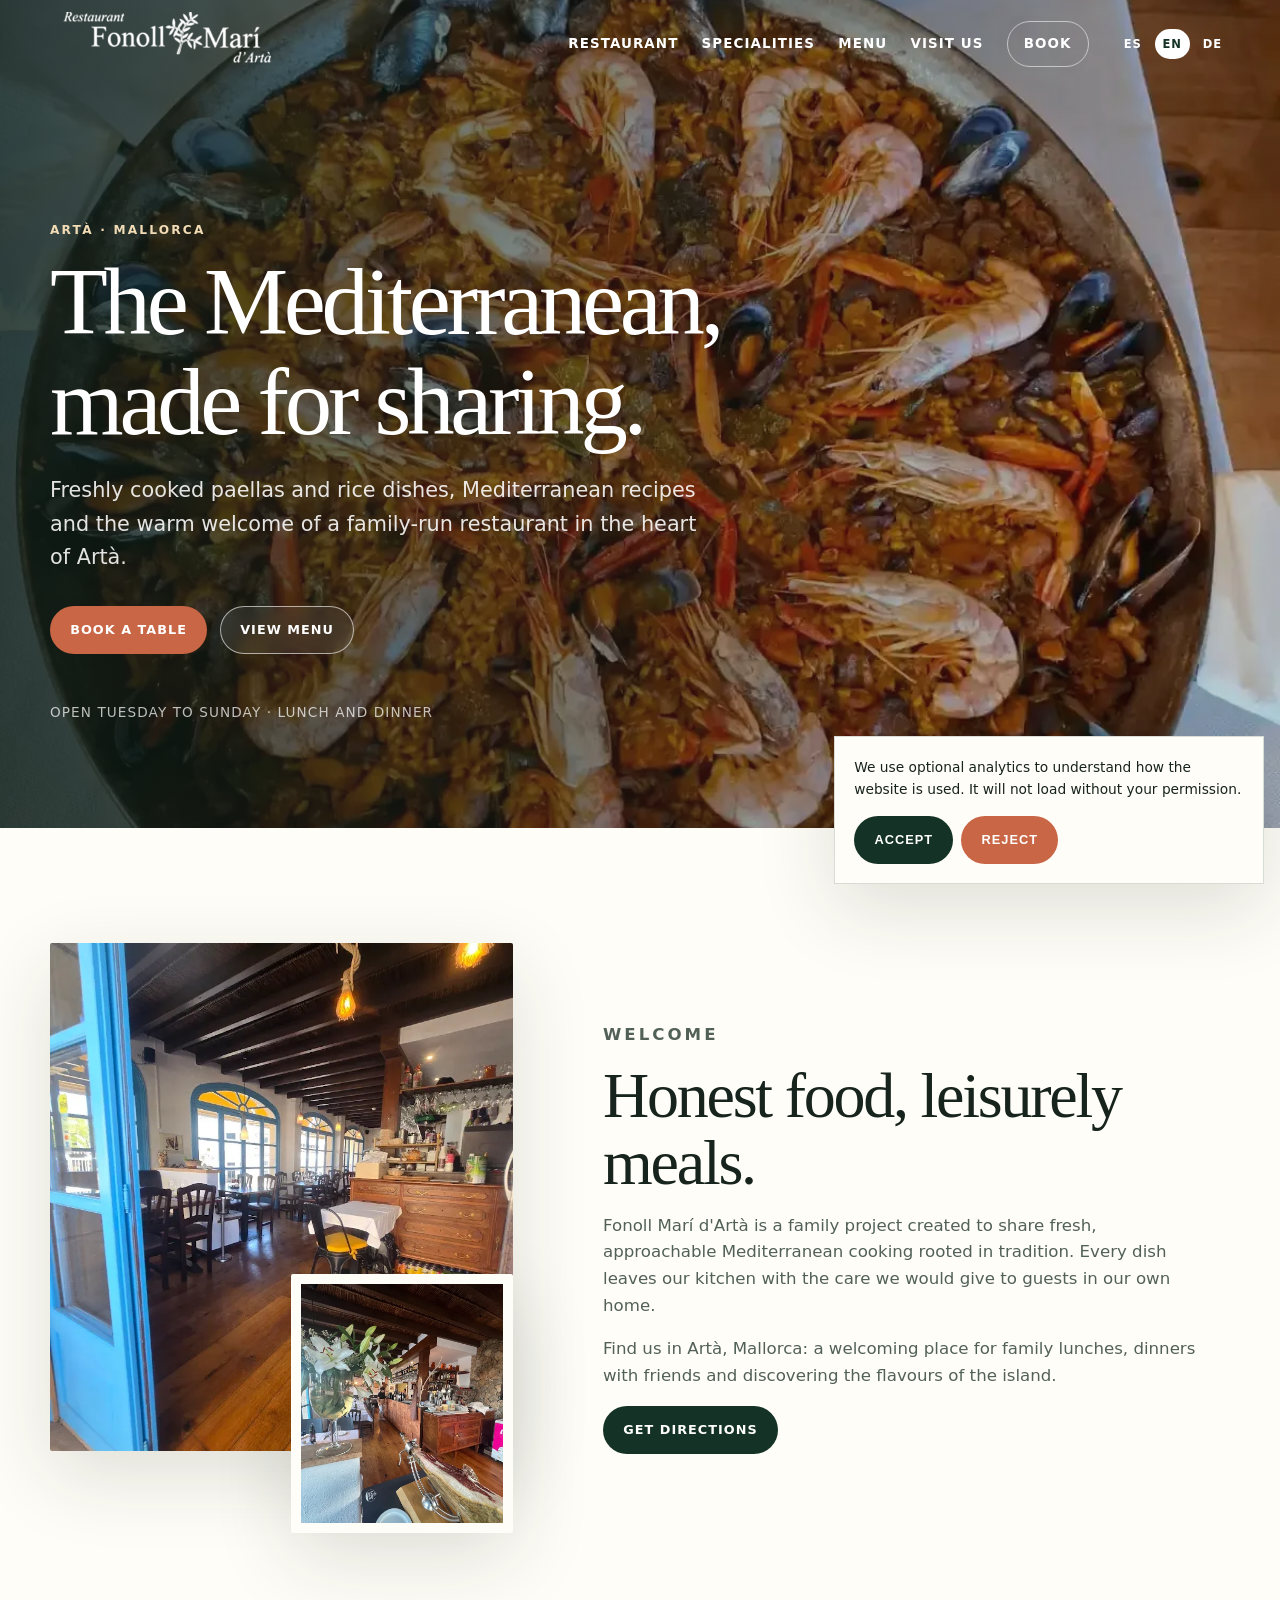
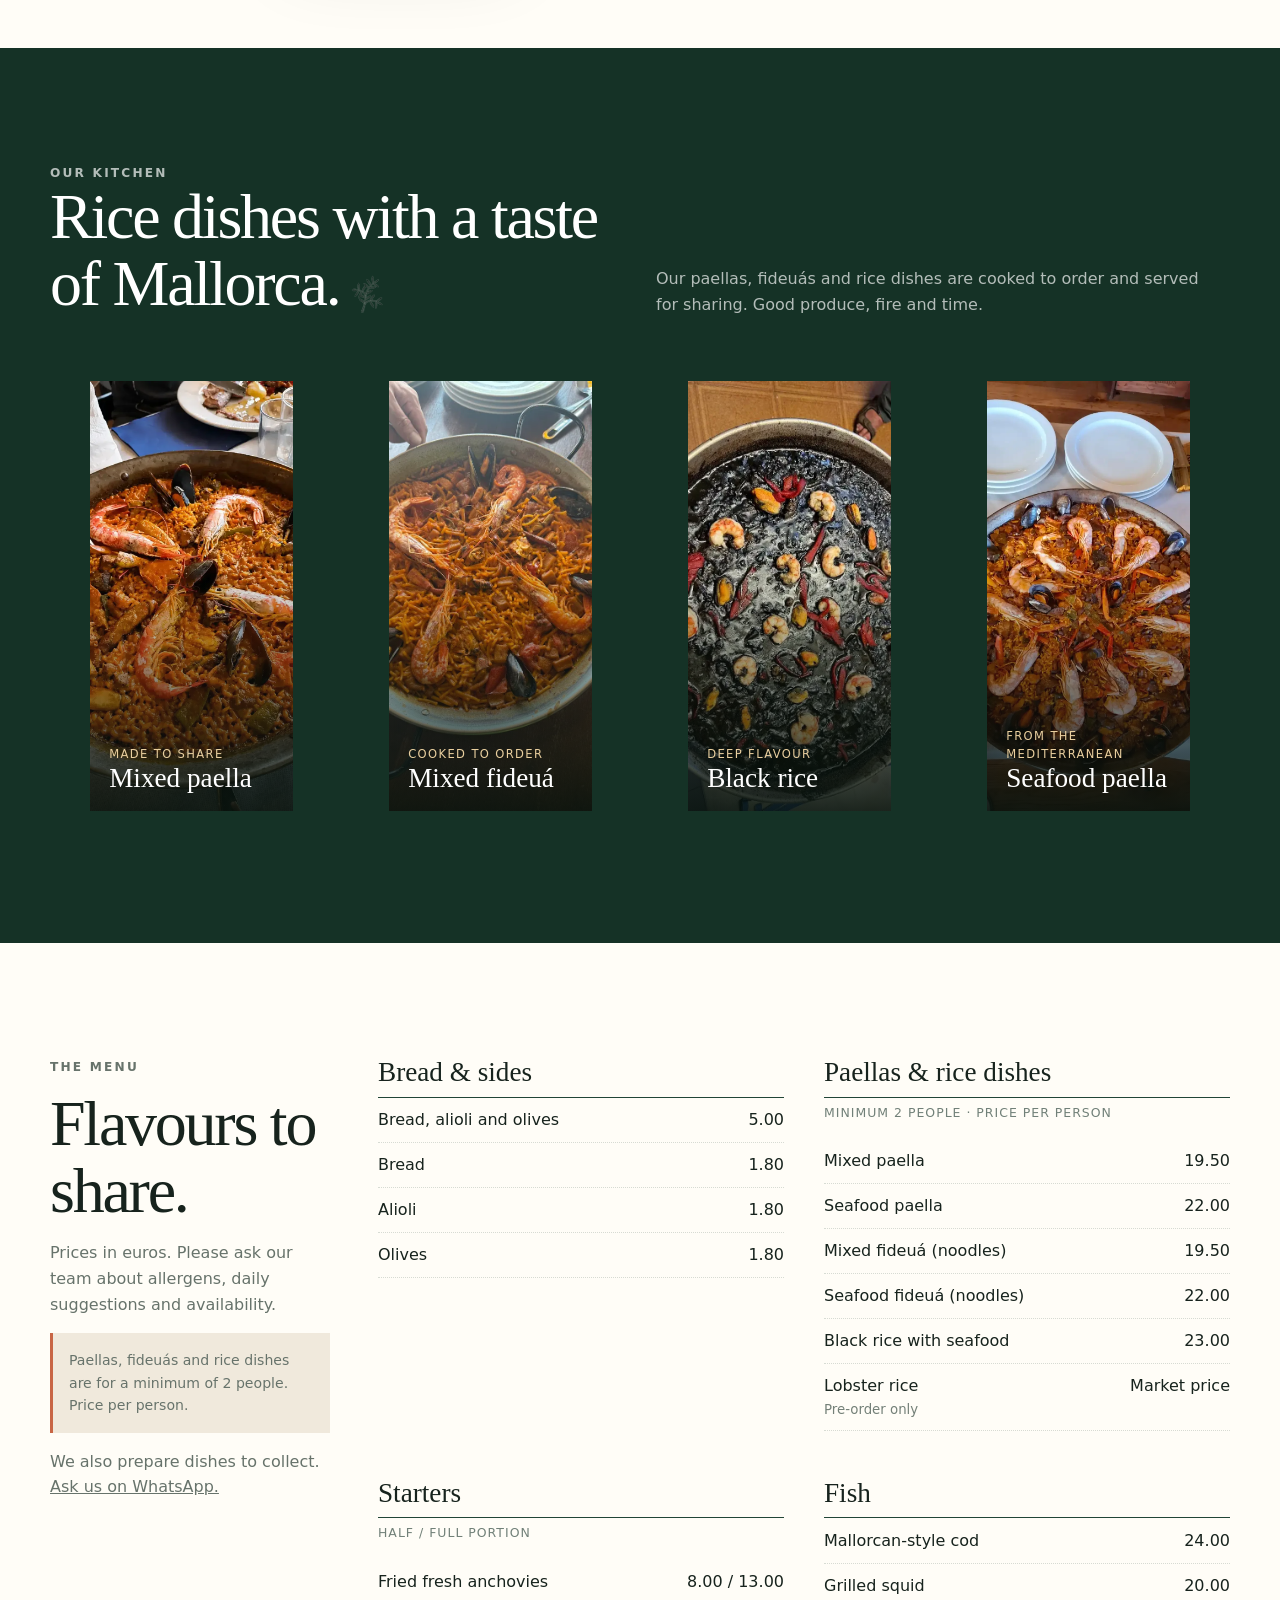
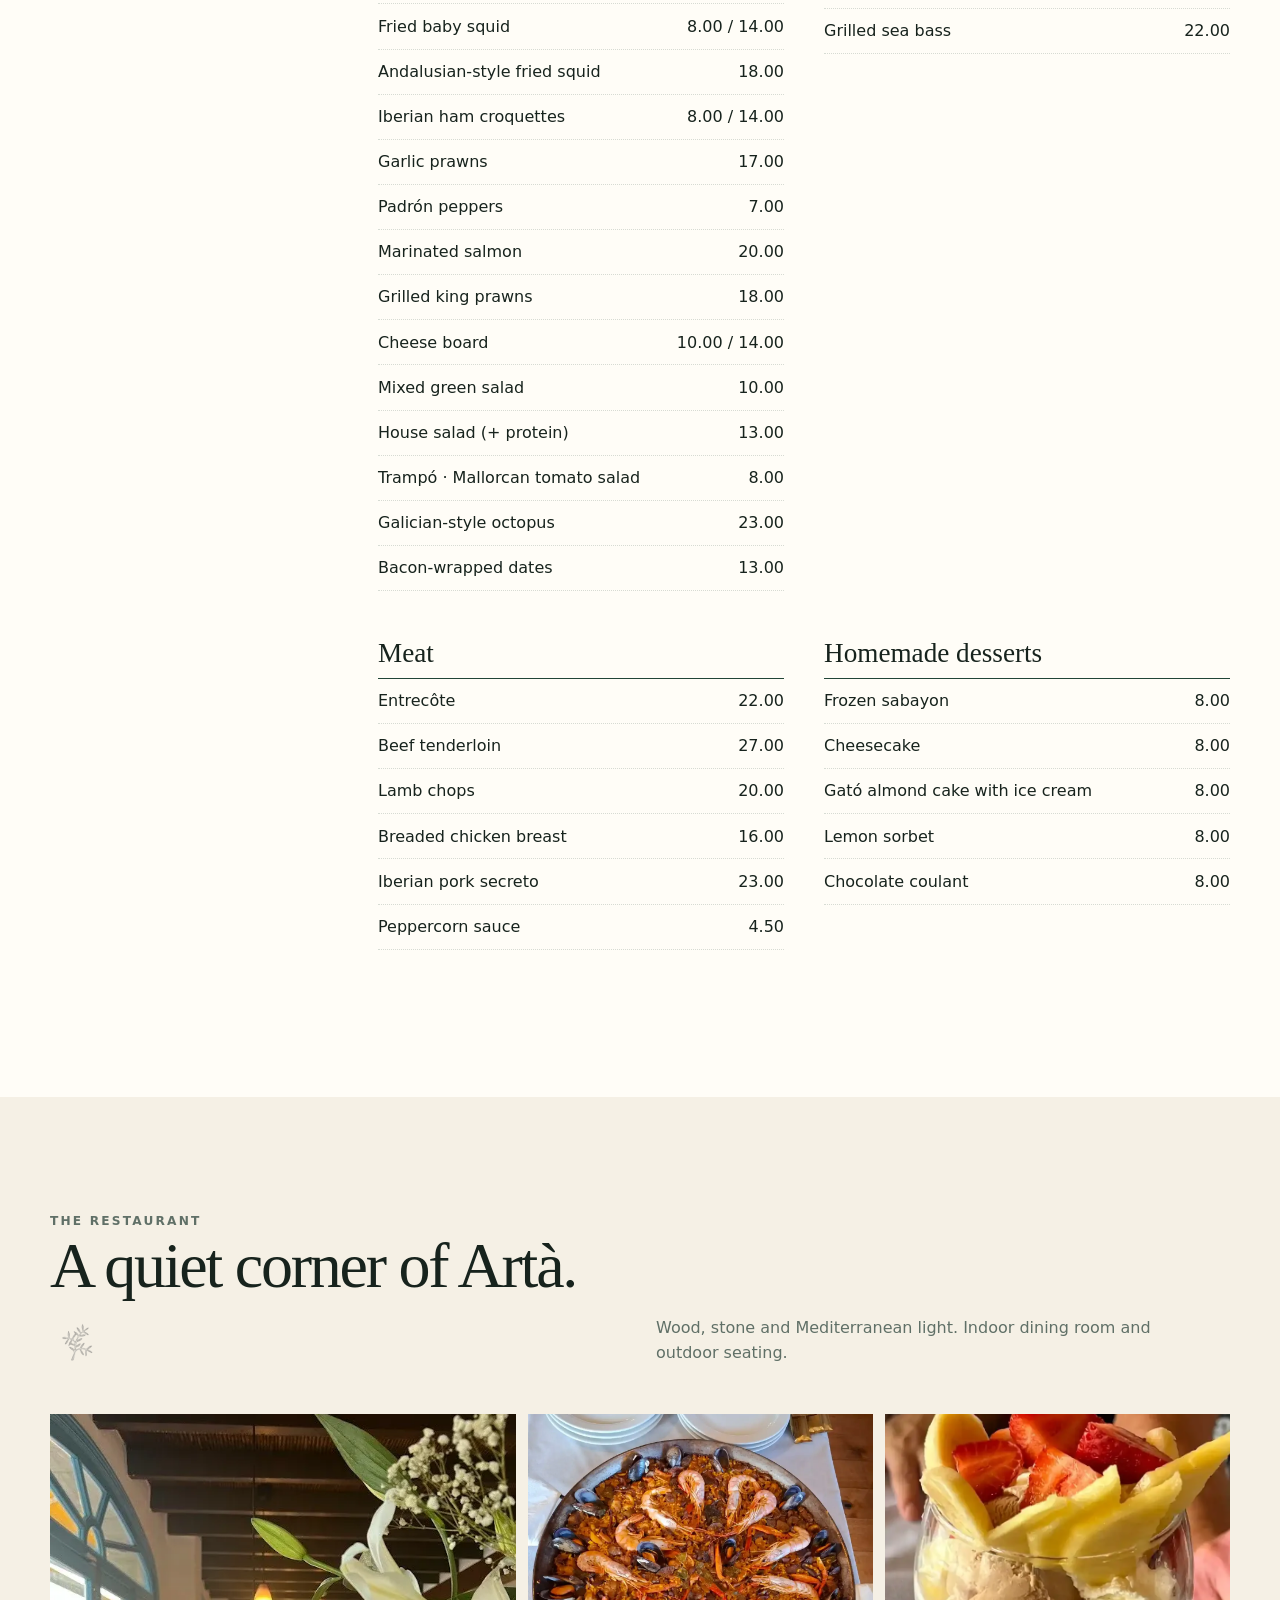
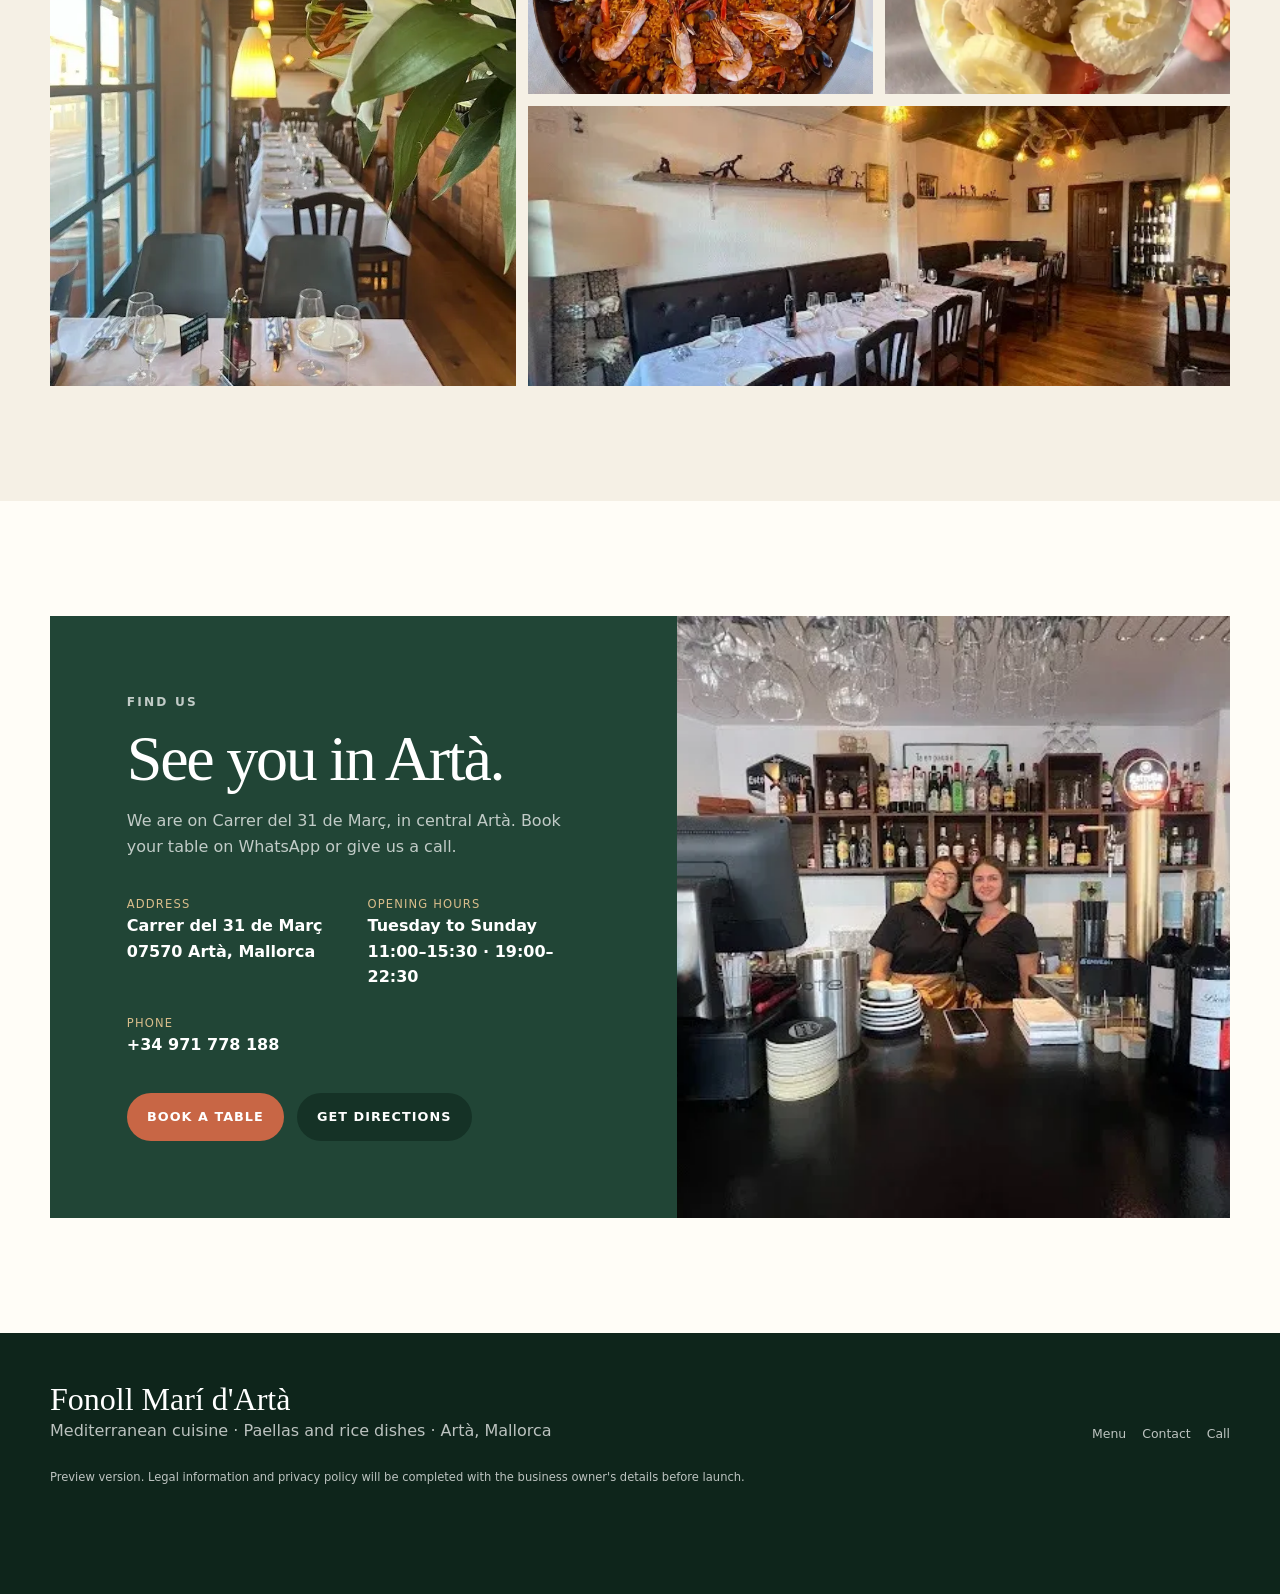
==== commit ee4abfdd: "feat: refine branding and track booking journeys" ====
--- a/en/index.html
+++ b/en/index.html
@@ -2,21 +2,21 @@
 <html lang="en">
 <head>
   <meta charset="utf-8"><meta name="viewport" content="width=device-width, initial-scale=1"><meta name="robots" content="noindex,nofollow">
-  <title>Paella restaurant in Artà | Fonoll Marí d'Artà</title>
+  <title>Paella &amp; Mediterranean food in Artà | Fonoll Marí</title>
   <meta name="description" content="Paellas, rice dishes and Mediterranean cuisine in Artà, Mallorca. Family-run restaurant with outdoor seating, takeaway and WhatsApp bookings.">
   <link rel="canonical" href="https://www.fonollmaridarta.com/en/"><link rel="alternate" hreflang="es" href="https://www.fonollmaridarta.com/es/"><link rel="alternate" hreflang="en" href="https://www.fonollmaridarta.com/en/"><link rel="alternate" hreflang="de" href="https://www.fonollmaridarta.com/de/"><link rel="alternate" hreflang="x-default" href="https://www.fonollmaridarta.com/es/">
   <meta property="og:title" content="Fonoll Marí d'Artà — Paella and Mediterranean cuisine"><meta property="og:description" content="Freshly cooked rice dishes, Mediterranean food and a warm family welcome in the heart of Artà."><meta property="og:image" content="https://www.fonollmaridarta.com/assets/images/paella-marisco.webp"><meta property="og:type" content="restaurant">
-  <link rel="stylesheet" href="../assets/styles.css">
+  <link rel="icon" type="image/png" href="../assets/images/fonoll.png"><link rel="stylesheet" href="../assets/styles.css">
   <script type="application/ld+json">{"@context":"https://schema.org","@type":"Restaurant","@id":"https://www.fonollmaridarta.com/#restaurant","name":"Fonoll Marí d'Artà","url":"https://www.fonollmaridarta.com/","telephone":"+34971778188","image":["https://www.fonollmaridarta.com/assets/images/paella-marisco.webp","https://www.fonollmaridarta.com/assets/images/interior-comedor.webp"],"servesCuisine":["Mediterranean","Mallorcan","Paella and rice dishes"],"priceRange":"€€","acceptsReservations":true,"hasMenu":"https://www.fonollmaridarta.com/en/#menu","address":{"@type":"PostalAddress","streetAddress":"Carrer del 31 de Març","postalCode":"07570","addressLocality":"Artà","addressRegion":"Balearic Islands","addressCountry":"ES"},"openingHoursSpecification":[{"@type":"OpeningHoursSpecification","dayOfWeek":["Tuesday","Wednesday","Thursday","Friday","Saturday","Sunday"],"opens":"11:00","closes":"15:30"},{"@type":"OpeningHoursSpecification","dayOfWeek":["Tuesday","Wednesday","Thursday","Friday","Saturday","Sunday"],"opens":"19:00","closes":"22:30"}]}</script>
 </head>
 <body>
   <a class="skip-link" href="#content">Skip to content</a>
-  <header class="site-header"><nav class="nav" aria-label="Main navigation"><a class="brand" href="#home"><img class="brand-logo" src="../assets/images/logo-source.jpg" alt="Fonoll Marí d'Artà"></a><button class="menu-toggle" type="button" aria-expanded="false" aria-controls="nav-links">Menu</button><div class="nav-links" id="nav-links"><a href="#restaurant">Restaurant</a><a href="#specialities">Specialities</a><a href="#menu">Menu</a><a href="#visit">Visit us</a><a class="nav-cta" data-track="whatsapp_reservation" href="https://wa.me/34636483141?text=Hello%2C%20I%20would%20like%20to%20book%20a%20table%20at%20Fonoll%20Mar%C3%AD%20d%27Art%C3%A0.">Book</a><span class="language-switcher" aria-label="Language"><a href="../es/">ES</a><a href="../en/" aria-current="page">EN</a><a href="../de/">DE</a></span></div></nav></header>
+  <header class="site-header"><nav class="nav" aria-label="Main navigation"><a class="brand" href="#home"><img class="brand-logo" src="../assets/images/logo.png" alt="Fonoll Marí d'Artà"></a><button class="menu-toggle" type="button" aria-expanded="false" aria-controls="nav-links">Menu</button><div class="nav-links" id="nav-links"><a href="#restaurant">Restaurant</a><a href="#specialities">Specialities</a><a href="#menu">Menu</a><a href="#visit">Visit us</a><a class="nav-cta" href="../reservar/?lang=en">Book</a><span class="language-switcher" aria-label="Language"><a href="../es/">ES</a><a href="../en/" aria-current="page">EN</a><a href="../de/">DE</a></span></div></nav></header>
   <main id="content">
-    <section class="hero" id="home"><div class="hero-content"><p class="eyebrow">Artà · Mallorca</p><h1>The Mediterranean, made for sharing.</h1><p class="hero-lead">Freshly cooked paellas and rice dishes, Mediterranean recipes and the warm welcome of a family-run restaurant in the heart of Artà.</p><div class="button-row"><a class="button" data-track="whatsapp_reservation" href="https://wa.me/34636483141?text=Hello%2C%20I%20would%20like%20to%20book%20a%20table%20at%20Fonoll%20Mar%C3%AD%20d%27Art%C3%A0.">Book on WhatsApp</a><a class="button secondary" href="#menu">View menu</a></div><div class="hero-facts"><div><span>Speciality</span><strong>Paellas and rice dishes</strong></div><div><span>Opening</span><strong>Tue–Sun · lunch & dinner</strong></div><div><span>Takeaway</span><strong>Collect at the restaurant</strong></div></div></div></section>
+    <section class="hero" id="home"><div class="hero-content"><p class="eyebrow">Artà · Mallorca</p><h1>The Mediterranean, made for sharing.</h1><p class="hero-lead">Freshly cooked paellas and rice dishes, Mediterranean recipes and the warm welcome of a family-run restaurant in the heart of Artà.</p><div class="button-row"><a class="button" href="../reservar/?lang=en">Book a table</a><a class="button secondary" href="#menu">View menu</a></div><p class="hero-note">Open Tuesday to Sunday · Lunch and dinner</p></div></section>
     <section class="section paper" id="restaurant"><div class="container intro-grid"><div class="photo-stack"><img class="photo-large" src="../assets/images/interior-bar.webp" alt="Entrance and dining room at Fonoll Marí d'Artà" loading="lazy"><img class="photo-small" src="../assets/images/interior-comedor.webp" alt="Restaurant bar and warm interior" loading="lazy"></div><div class="intro-copy"><p class="eyebrow">Welcome</p><h2>Honest food, leisurely meals.</h2><p>Fonoll Marí d'Artà is a family project created to share fresh, approachable Mediterranean cooking rooted in tradition. Every dish leaves our kitchen with the care we would give to guests in our own home.</p><p>Find us in Artà, Mallorca: a welcoming place for family lunches, dinners with friends and discovering the flavours of the island.</p><div class="button-row"><a class="button dark" href="#visit">Get directions</a></div></div></div></section>
-    <section class="section dark" id="specialities"><div class="container"><div class="section-heading"><div><p class="eyebrow">Our kitchen</p><h2>Rice dishes with a taste of Mallorca.</h2></div><p>Our paellas, fideuás and rice dishes are cooked to order and served for sharing. Good produce, fire and time.</p></div><div class="dish-grid"><figure class="dish-card"><img src="../assets/images/paella-mixta.webp" alt="Mixed paella" loading="lazy"><figcaption><span>Made to share</span><h3>Mixed paella</h3></figcaption></figure><figure class="dish-card"><img src="../assets/images/fideua.webp" alt="Mixed seafood fideuá" loading="lazy"><figcaption><span>Cooked to order</span><h3>Mixed fideuá</h3></figcaption></figure><figure class="dish-card"><img src="../assets/images/arroz-negro.webp" alt="Black rice with seafood" loading="lazy"><figcaption><span>Deep flavour</span><h3>Black rice</h3></figcaption></figure><figure class="dish-card"><img src="../assets/images/postre-sabayon.webp" alt="Chocolate coulant with ice cream and fruit" loading="lazy"><figcaption><span>Homemade dessert</span><h3>Chocolate coulant</h3></figcaption></figure></div></div></section>
-    <section class="section paper" id="menu"><div class="container menu-shell"><aside class="menu-aside"><p class="eyebrow">The menu</p><h2>Flavours to share.</h2><p>Prices in euros. Please ask our team about allergens, daily suggestions and availability.</p><p class="menu-note">Paellas, fideuás and rice dishes are for a minimum of 2 people. Price per person.</p></aside><div class="menu-columns">
+    <section class="section dark" id="specialities"><div class="container"><div class="section-heading"><div><p class="eyebrow">Our kitchen</p><h2>Rice dishes with a taste of Mallorca.</h2></div><p>Our paellas, fideuás and rice dishes are cooked to order and served for sharing. Good produce, fire and time.</p></div><div class="dish-grid"><figure class="dish-card"><img src="../assets/images/paella-mixta-nueva.webp" alt="Mixed paella" loading="lazy"><figcaption><span>Made to share</span><h3>Mixed paella</h3></figcaption></figure><figure class="dish-card"><img src="../assets/images/fideua.webp" alt="Mixed seafood fideuá" loading="lazy"><figcaption><span>Cooked to order</span><h3>Mixed fideuá</h3></figcaption></figure><figure class="dish-card"><img src="../assets/images/arroz-negro.webp" alt="Black rice with seafood" loading="lazy"><figcaption><span>Deep flavour</span><h3>Black rice</h3></figcaption></figure><figure class="dish-card"><img src="../assets/images/paella-marisco.webp" alt="Seafood paella" loading="lazy"><figcaption><span>From the Mediterranean</span><h3>Seafood paella</h3></figcaption></figure></div></div></section>
+    <section class="section paper" id="menu"><div class="container menu-shell"><aside class="menu-aside"><p class="eyebrow">The menu</p><h2>Flavours to share.</h2><p>Prices in euros. Please ask our team about allergens, daily suggestions and availability.</p><p class="menu-note">Paellas, fideuás and rice dishes are for a minimum of 2 people. Price per person.</p><p>We also prepare dishes to collect. <a href="../pedir/?lang=en">Ask us on WhatsApp.</a></p></aside><div class="menu-columns">
       <section class="menu-section"><h3>Bread & sides</h3><div class="menu-item"><span>Bread, alioli and olives</span><span>5.00</span></div><div class="menu-item"><span>Bread</span><span>1.80</span></div><div class="menu-item"><span>Alioli</span><span>1.80</span></div><div class="menu-item"><span>Olives</span><span>1.80</span></div></section>
       <section class="menu-section"><h3>Paellas & rice dishes</h3><p class="menu-subtitle">Minimum 2 people · price per person</p><div class="menu-item"><span>Mixed paella</span><span>19.50</span></div><div class="menu-item"><span>Seafood paella</span><span>22.00</span></div><div class="menu-item"><span>Mixed fideuá (noodles)</span><span>19.50</span></div><div class="menu-item"><span>Seafood fideuá (noodles)</span><span>22.00</span></div><div class="menu-item"><span>Black rice with seafood</span><span>23.00</span></div><div class="menu-item"><span>Lobster rice <small>Pre-order only</small></span><span>Market price</span></div></section>
       <section class="menu-section"><h3>Starters</h3><p class="menu-subtitle">Half / full portion</p><div class="menu-item"><span>Fried fresh anchovies</span><span>8.00 / 13.00</span></div><div class="menu-item"><span>Fried baby squid</span><span>8.00 / 14.00</span></div><div class="menu-item"><span>Andalusian-style fried squid</span><span>18.00</span></div><div class="menu-item"><span>Iberian ham croquettes</span><span>8.00 / 14.00</span></div><div class="menu-item"><span>Garlic prawns</span><span>17.00</span></div><div class="menu-item"><span>Padrón peppers</span><span>7.00</span></div><div class="menu-item"><span>Marinated salmon</span><span>20.00</span></div><div class="menu-item"><span>Grilled king prawns</span><span>18.00</span></div><div class="menu-item"><span>Cheese board</span><span>10.00 / 14.00</span></div><div class="menu-item"><span>Mixed green salad</span><span>10.00</span></div><div class="menu-item"><span>House salad (+ protein)</span><span>13.00</span></div><div class="menu-item"><span>Trampó · Mallorcan tomato salad</span><span>8.00</span></div><div class="menu-item"><span>Galician-style octopus</span><span>23.00</span></div><div class="menu-item"><span>Bacon-wrapped dates</span><span>13.00</span></div></section>
@@ -25,10 +25,10 @@
       <section class="menu-section"><h3>Homemade desserts</h3><div class="menu-item"><span>Frozen sabayon</span><span>8.00</span></div><div class="menu-item"><span>Cheesecake</span><span>8.00</span></div><div class="menu-item"><span>Gató almond cake with ice cream</span><span>8.00</span></div><div class="menu-item"><span>Lemon sorbet</span><span>8.00</span></div><div class="menu-item"><span>Chocolate coulant</span><span>8.00</span></div></section>
     </div></div></section>
     <section class="section" aria-labelledby="gallery-title"><div class="container"><div class="section-heading"><div><p class="eyebrow">The restaurant</p><h2 id="gallery-title">A quiet corner of Artà.</h2></div><p>Wood, stone and Mediterranean light. Indoor dining room and outdoor seating.</p></div><div class="gallery-grid"><img class="tall" src="../assets/images/interior-1.webp" alt="Dining room at Fonoll Marí" loading="lazy"><img src="../assets/images/paella-marisco.webp" alt="Seafood paella served for sharing" loading="lazy"><img src="../assets/images/postre-coulant.webp" alt="Frozen sabayon with fruit" loading="lazy"><img class="wide" src="../assets/images/interior-2.webp" alt="Atmosphere at Fonoll Marí d'Artà" loading="lazy"></div></div></section>
-    <section class="section paper" id="visit"><div class="container visit-grid"><div class="visit-copy"><p class="eyebrow">Visit us</p><h2>Your table in Artà.</h2><p>Book, check availability or order takeaway directly on WhatsApp.</p><div class="visit-details"><div><span>Address</span><strong>Carrer del 31 de Març<br>07570 Artà, Mallorca</strong></div><div><span>Opening hours</span><strong>Tuesday to Sunday<br>11:00–15:30 · 19:00–22:30</strong></div><div><span>Phone</span><a href="tel:+34971778188" data-track="phone_click"><strong>+34 971 778 188</strong></a></div><div><span>Parking</span><strong>Free street parking</strong></div></div><div class="button-row"><a class="button" data-track="whatsapp_reservation" href="https://wa.me/34636483141?text=Hello%2C%20I%20would%20like%20to%20book%20a%20table.">Book a table</a><a class="button dark" data-track="directions_click" href="https://maps.app.goo.gl/YMuphkrYvvt16VRN7">Get directions</a></div></div><div class="visit-image"><img src="../assets/images/interior-3.webp" alt="Dining room ready for guests" loading="lazy"></div></div></section>
+    <section class="section paper" id="visit"><div class="container visit-grid"><div class="visit-copy"><p class="eyebrow">Find us</p><h2>See you in Artà.</h2><p>We are on Carrer del 31 de Març, in central Artà. Book your table on WhatsApp or give us a call.</p><div class="visit-details"><div><span>Address</span><strong>Carrer del 31 de Març<br>07570 Artà, Mallorca</strong></div><div><span>Opening hours</span><strong>Tuesday to Sunday<br>11:00–15:30 · 19:00–22:30</strong></div><div><span>Phone</span><a href="tel:+34971778188" data-track="phone_click"><strong>+34 971 778 188</strong></a></div></div><div class="button-row"><a class="button" href="../reservar/?lang=en">Book a table</a><a class="button dark" data-track="directions_click" href="https://maps.app.goo.gl/YMuphkrYvvt16VRN7">Get directions</a></div></div><div class="visit-image"><img src="../assets/images/interior-3.webp" alt="Dining room ready for guests" loading="lazy"></div></div></section>
   </main>
   <footer class="site-footer"><div class="container"><div class="footer-grid"><div><div class="footer-brand">Fonoll Marí d'Artà</div><div>Mediterranean cuisine · Paellas and rice dishes · Artà, Mallorca</div></div><nav class="footer-links"><a href="#menu">Menu</a><a href="#visit">Contact</a><a href="tel:+34971778188">Call</a></nav></div><p class="legal-note">Preview version. Legal information and privacy policy will be completed with the business owner's details before launch.</p></div></footer>
-  <div class="floating-actions"><a data-track="whatsapp_reservation" href="https://wa.me/34636483141?text=Hello%2C%20I%20would%20like%20to%20book%20a%20table.">Book</a><a href="#menu">Menu</a></div><aside class="consent" hidden><p>We use optional analytics to understand how the website is used. It will not load without your permission.</p><div class="consent-actions"><button class="button dark" data-consent-accept>Accept</button><button class="button" data-consent-reject>Reject</button></div></aside>
+  <div class="floating-actions"><a href="../reservar/?lang=en">Book</a><a href="#menu">Menu</a></div><aside class="consent" hidden><p>We use optional analytics to understand how the website is used. It will not load without your permission.</p><div class="consent-actions"><button class="button dark" data-consent-accept>Accept</button><button class="button" data-consent-reject>Reject</button></div></aside>
   <script src="../assets/config.js"></script><script src="../assets/site.js"></script>
 </body>
 </html>
--- a/assets/styles.css
+++ b/assets/styles.css
@@ -62,7 +62,8 @@
   width: 230px;
   height: 65px;
   object-fit: cover;
-  object-position: 50% 53%;
+  object-position: center 58%;
+  filter: brightness(0) invert(1);
 }
 .nav-links { display: flex; align-items: center; gap: 1.45rem; }
 .nav-links a { font-size: .84rem; font-weight: 700; letter-spacing: .08em; text-decoration: none; text-transform: uppercase; }
@@ -102,9 +103,7 @@
 .button:hover { filter: brightness(.94); transform: translateY(-1px); }
 .button.secondary { border-color: rgba(255,255,255,.6); background: rgba(255,255,255,.08); backdrop-filter: blur(8px); }
 .button.dark { background: var(--forest-dark); }
-.hero-facts { display: flex; flex-wrap: wrap; gap: 1.3rem 2.4rem; margin: 3.6rem 0 0; padding: 1.4rem 0 0; border-top: 1px solid rgba(255,255,255,.3); }
-.hero-facts span { display: block; font-size: .75rem; color: rgba(255,255,255,.68); letter-spacing: .1em; text-transform: uppercase; }
-.hero-facts strong { font-family: var(--serif); font-size: 1.15rem; font-weight: 400; }
+.hero-note { margin: 3rem 0 0; color: rgba(255,255,255,.72); font-size: .85rem; letter-spacing: .08em; text-transform: uppercase; }
 
 .section { padding: clamp(5rem, 9vw, 9rem) 0; }
 .section.paper { background: var(--paper); }
@@ -118,6 +117,7 @@
 .photo-stack .photo-small { right: 0; bottom: 0; width: 48%; height: 44%; border: .65rem solid var(--paper); }
 
 .section-heading { display: grid; grid-template-columns: 1fr 1fr; gap: 2rem; align-items: end; margin-bottom: 3rem; }
+.section-heading h2::after { content: ""; display: inline-block; width: 42px; height: 42px; margin-left: .45rem; background: url("images/fonoll.png") center / contain no-repeat; opacity: .36; vertical-align: -.15em; }
 .section-heading p { max-width: 550px; margin: 0; color: #607067; }
 .dark .section-heading p { color: rgba(255,255,255,.68); }
 .dish-grid { display: grid; grid-template-columns: repeat(4, 1fr); gap: 1rem; }
@@ -166,6 +166,14 @@
 .consent[hidden] { display: none; }
 .consent p { margin: 0 0 1rem; font-size: .86rem; }
 .consent-actions { display: flex; gap: .5rem; }
+
+.action-page { min-height: 100svh; display: grid; grid-template-columns: minmax(0, 1fr); place-items: center; padding: 7rem 1rem 3rem; color: white; background: linear-gradient(rgba(12,29,22,.76), rgba(12,29,22,.84)), url("images/interior-terraza.webp") center / cover; }
+.action-card { width: 100%; max-width: 660px; min-width: 0; overflow: hidden; padding: clamp(2rem, 7vw, 4.5rem); text-align: center; background: rgba(21,50,38,.93); box-shadow: var(--shadow); }
+.action-card .action-mark { width: 54px; margin: 0 auto 1.25rem; filter: brightness(0) invert(1); opacity: .75; }
+.action-card h1 { max-width: 100%; font-size: clamp(2.25rem, 8vw, 5rem); overflow-wrap: anywhere; }
+.action-card p { max-width: 520px; margin: 1.25rem auto 2rem; color: rgba(255,255,255,.78); overflow-wrap: anywhere; }
+.action-card .button-row { justify-content: center; }
+.action-back { display: inline-block; margin-top: 1.5rem; color: rgba(255,255,255,.72); font-size: .82rem; }
 
 @media (max-width: 900px) {
   .nav { height: 74px; }
@@ -190,8 +198,6 @@
   .hero-lead { min-width: 0; font-size: 1rem; overflow-wrap: anywhere; }
   .hero .button-row { display: grid; grid-template-columns: 1fr; }
   .hero .button { width: 100%; }
-  .hero-facts { gap: 1rem; }
-  .hero-facts div { width: 100%; }
   .section { padding: 4.8rem 0; }
   .photo-stack { min-height: 390px; }
   .dish-grid, .menu-columns, .visit-details { grid-template-columns: 1fr; }
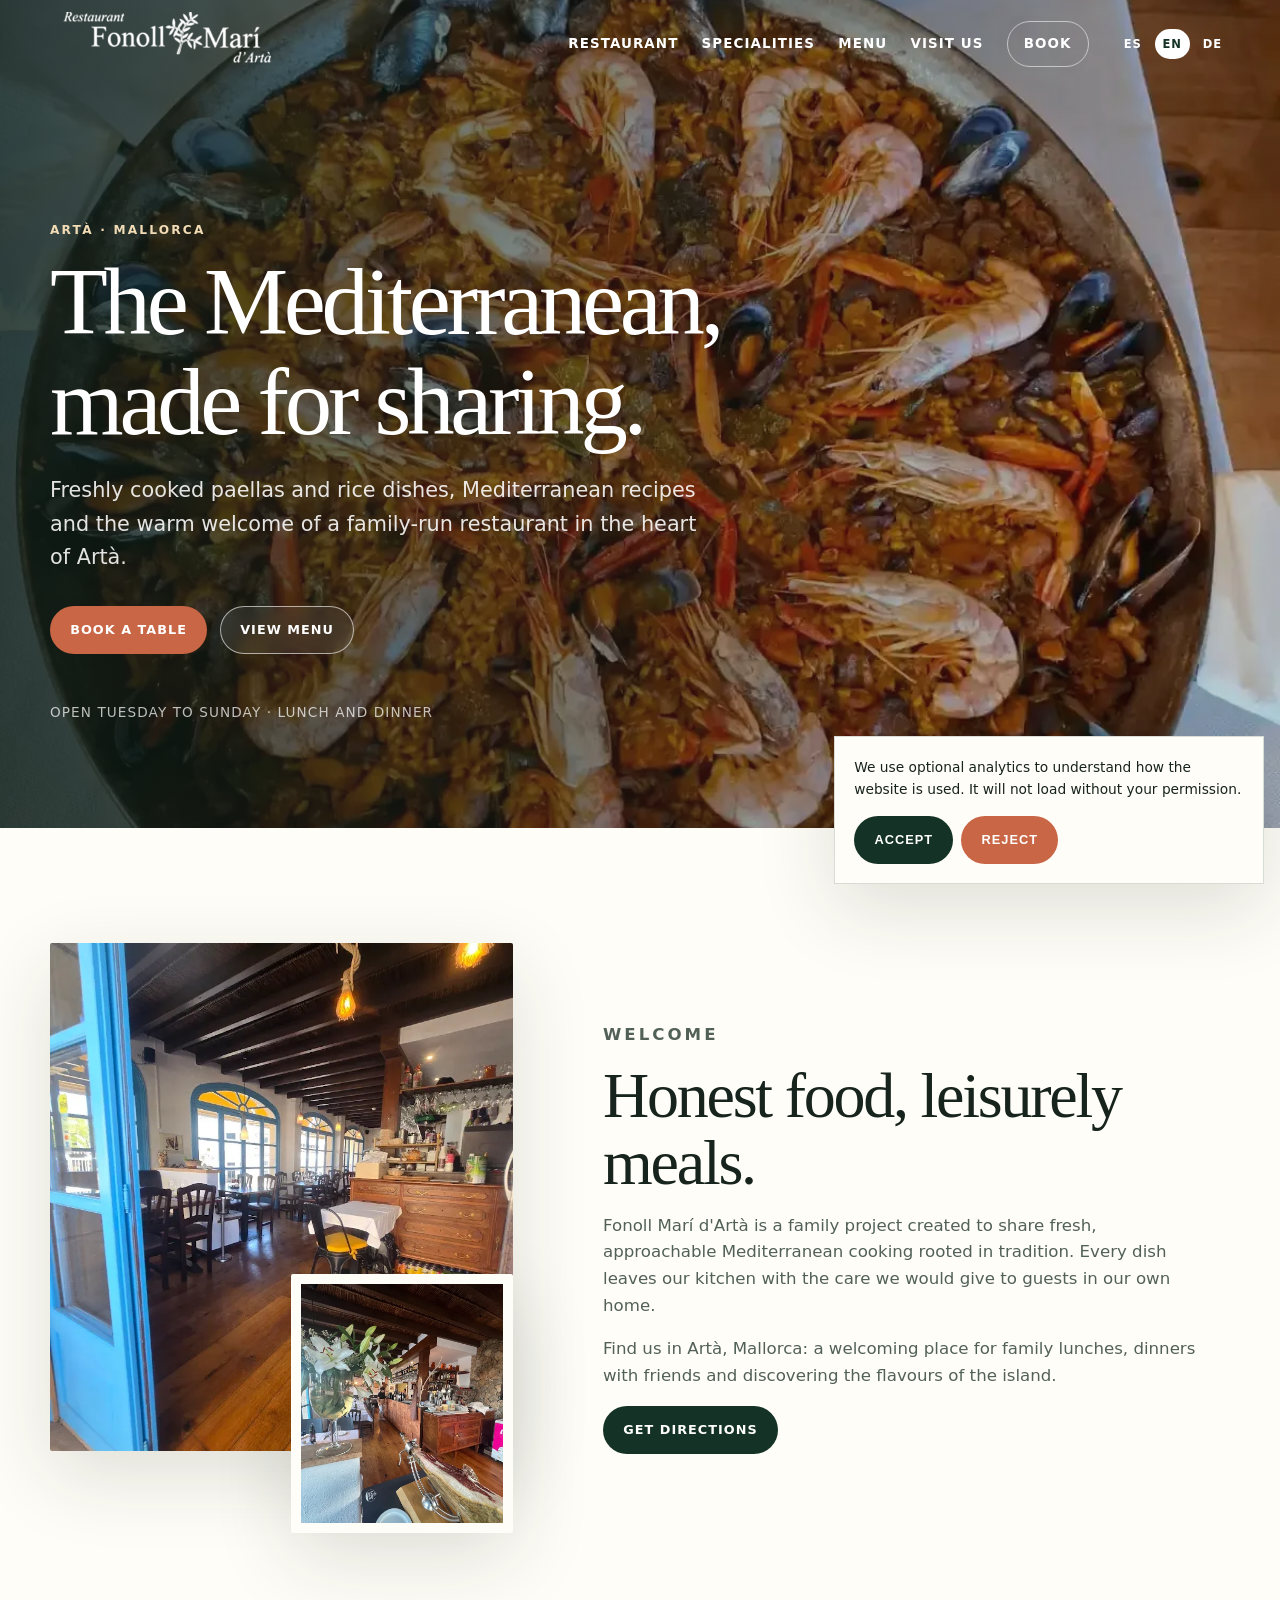
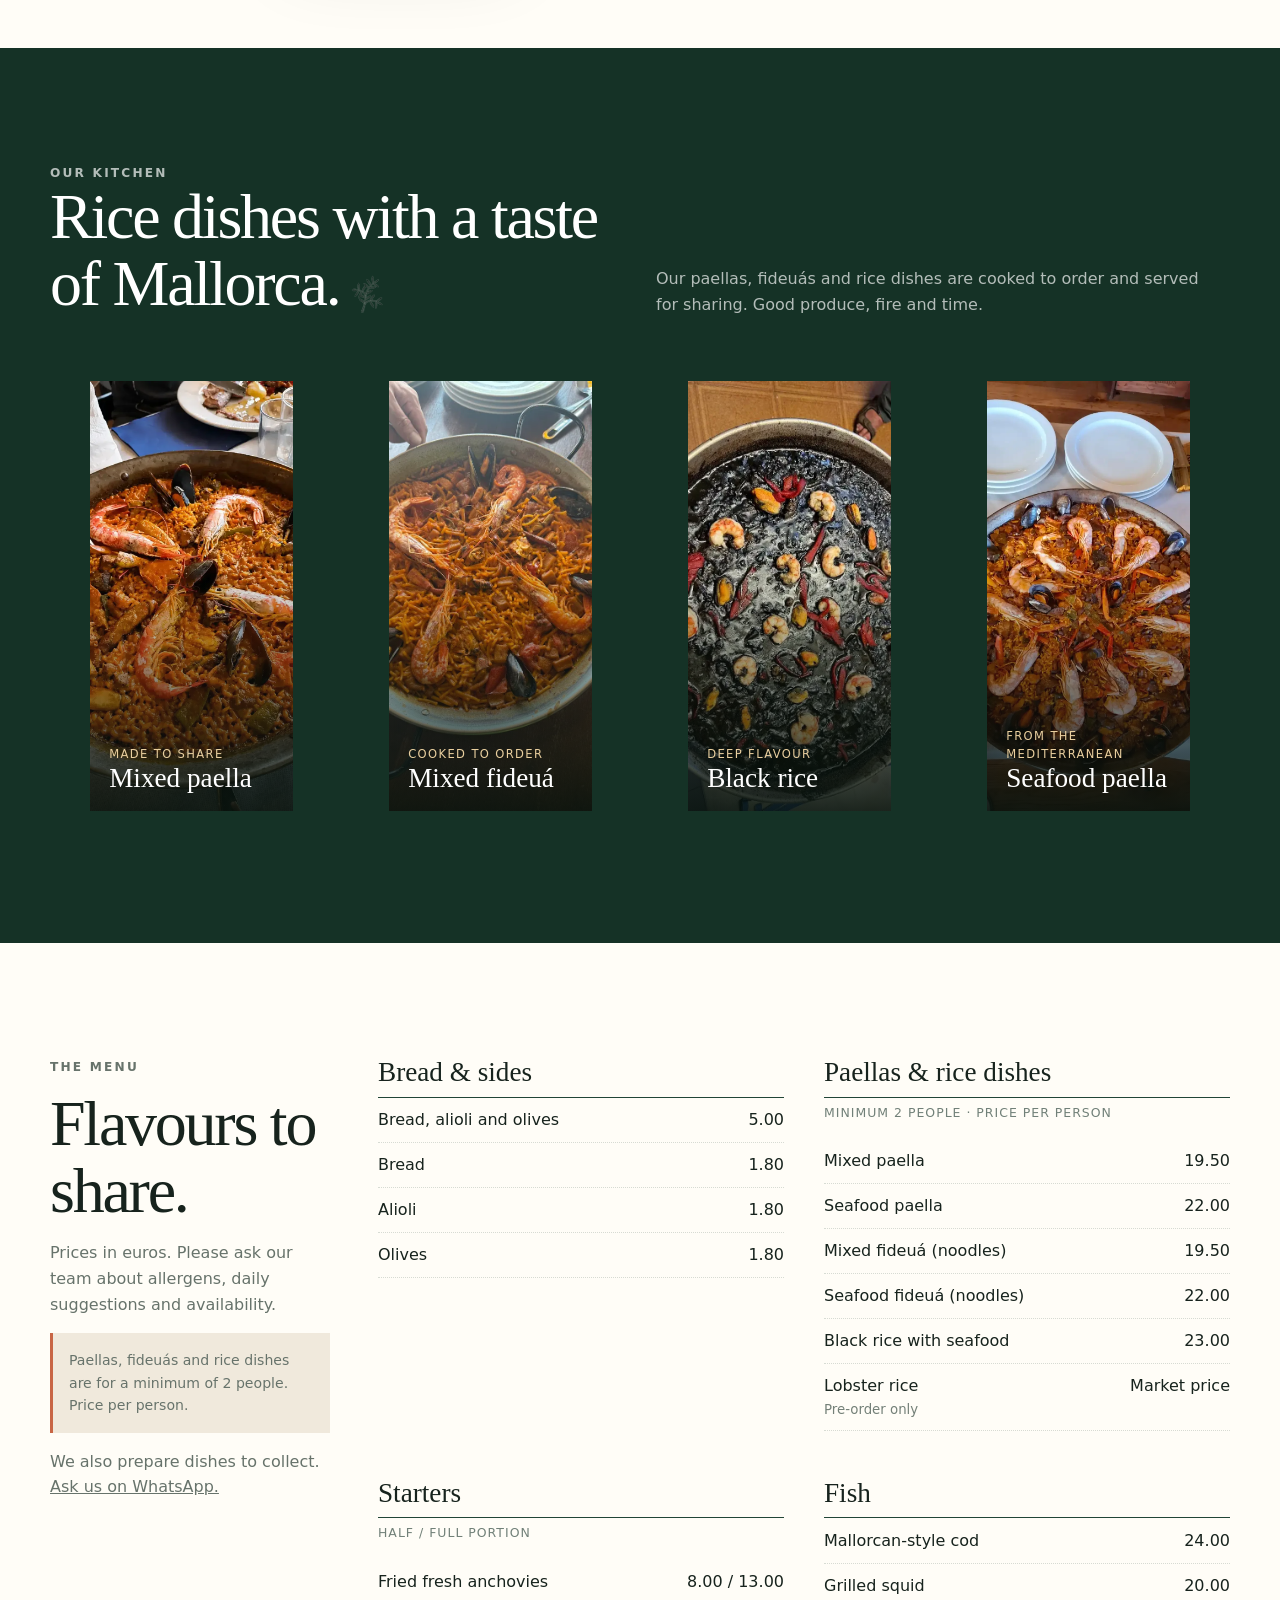
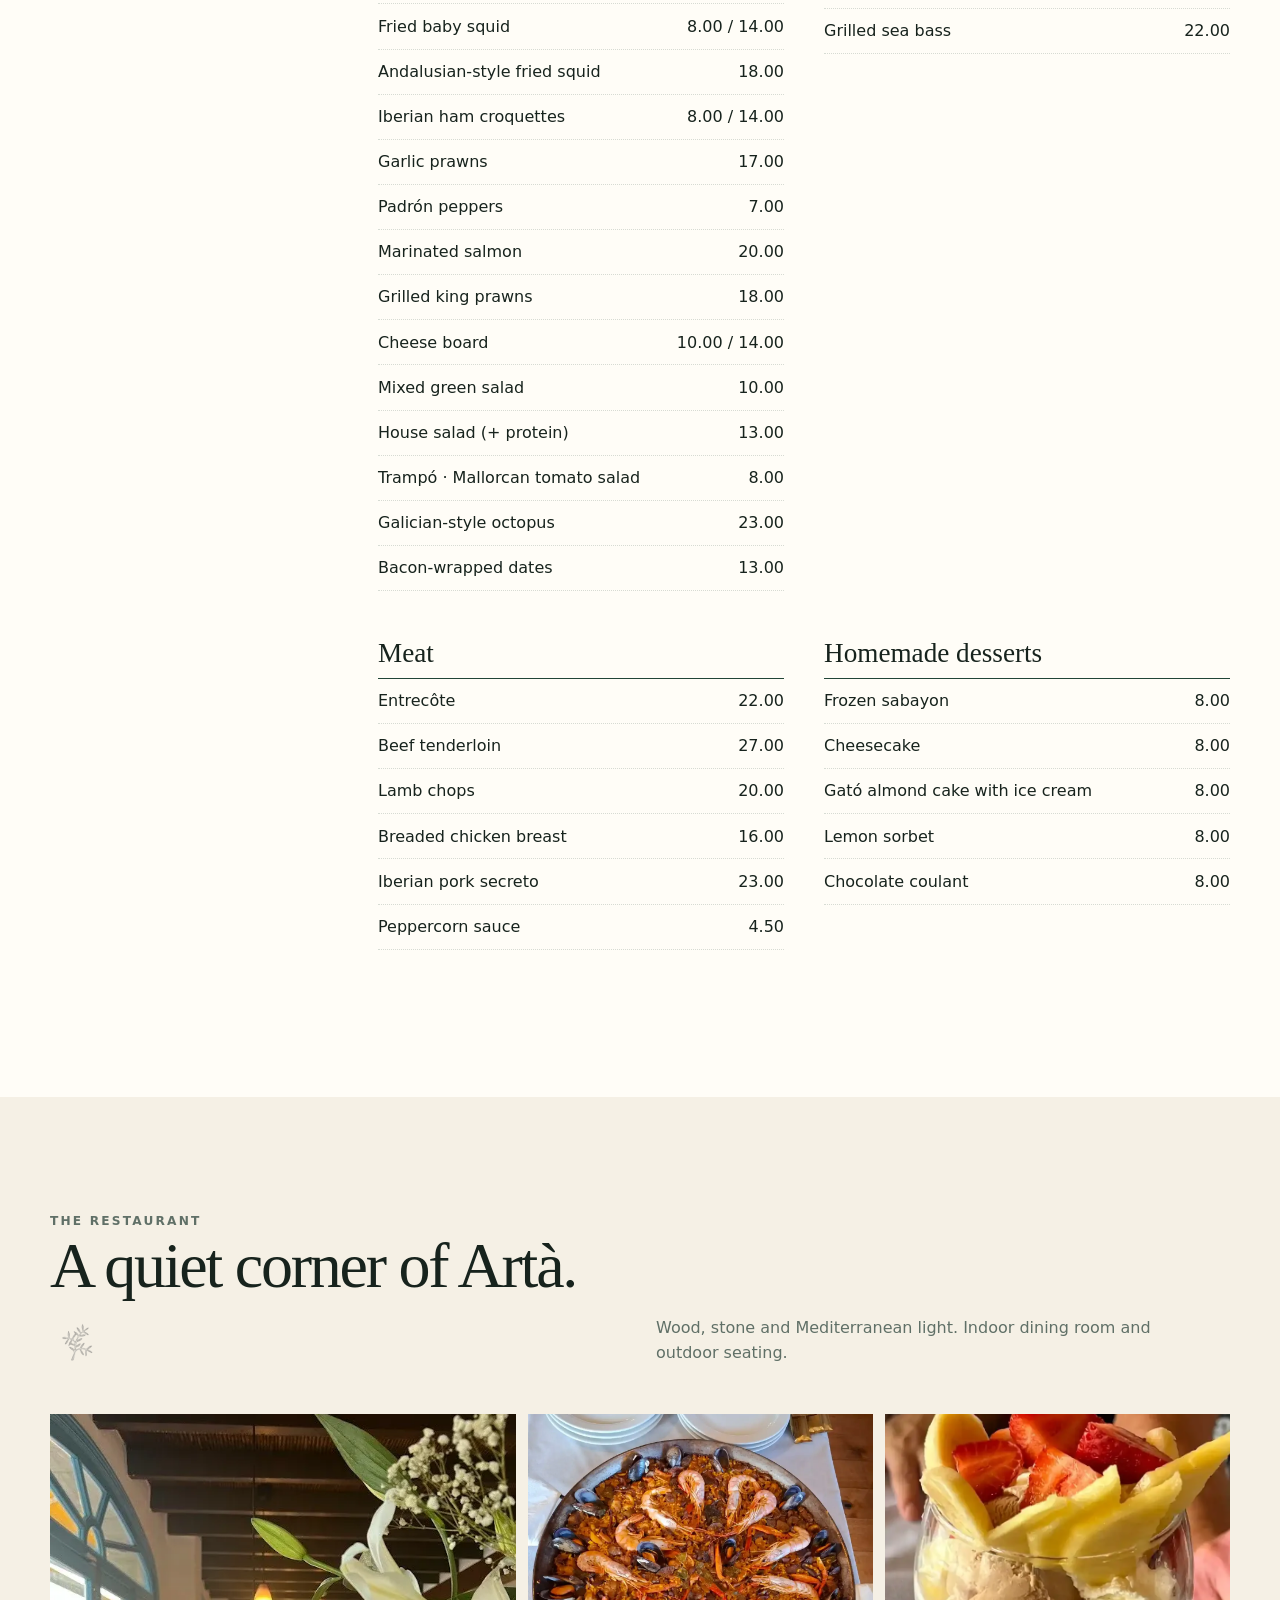
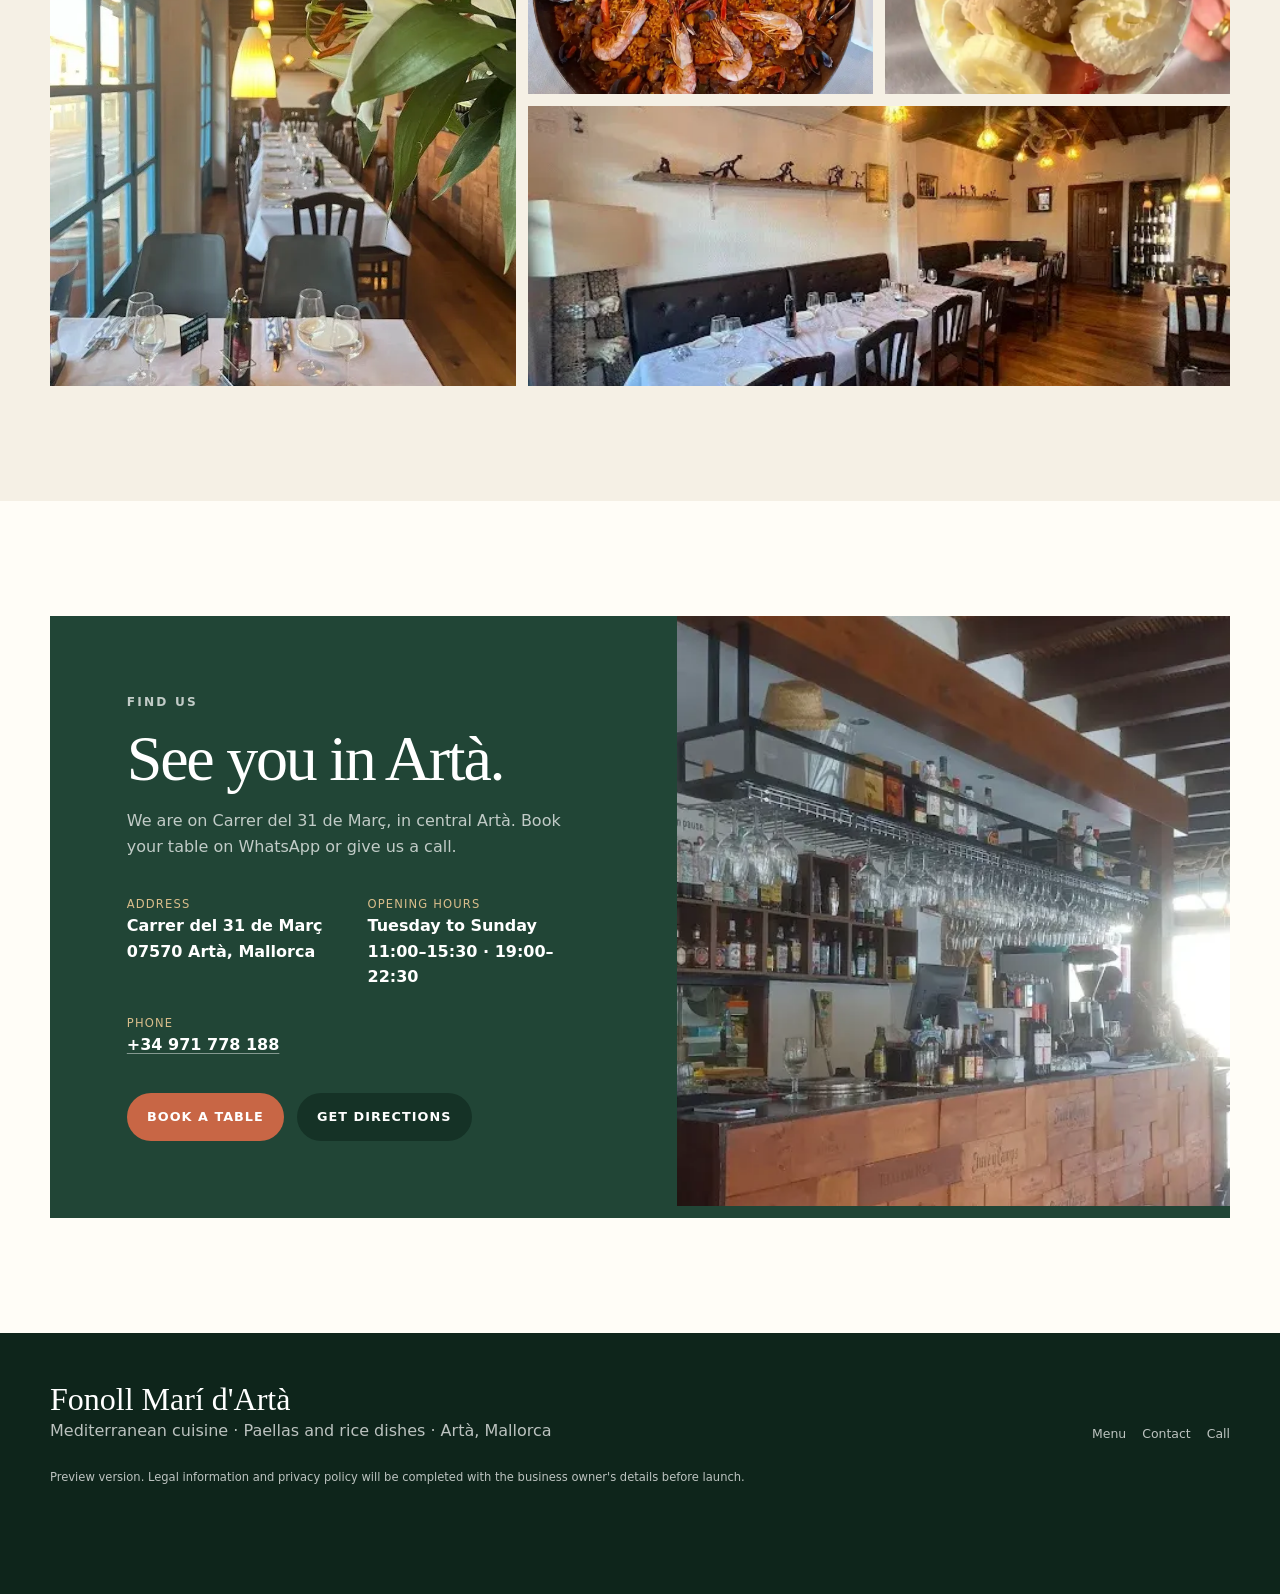
==== commit 8638fbee: "fix: compact visit section and highlight phone link" ====
--- a/en/index.html
+++ b/en/index.html
@@ -25,7 +25,7 @@
       <section class="menu-section"><h3>Homemade desserts</h3><div class="menu-item"><span>Frozen sabayon</span><span>8.00</span></div><div class="menu-item"><span>Cheesecake</span><span>8.00</span></div><div class="menu-item"><span>Gató almond cake with ice cream</span><span>8.00</span></div><div class="menu-item"><span>Lemon sorbet</span><span>8.00</span></div><div class="menu-item"><span>Chocolate coulant</span><span>8.00</span></div></section>
     </div></div></section>
     <section class="section" aria-labelledby="gallery-title"><div class="container"><div class="section-heading"><div><p class="eyebrow">The restaurant</p><h2 id="gallery-title">A quiet corner of Artà.</h2></div><p>Wood, stone and Mediterranean light. Indoor dining room and outdoor seating.</p></div><div class="gallery-grid"><img class="tall" src="../assets/images/interior-1.webp" alt="Dining room at Fonoll Marí" loading="lazy"><img src="../assets/images/paella-marisco.webp" alt="Seafood paella served for sharing" loading="lazy"><img src="../assets/images/postre-coulant.webp" alt="Frozen sabayon with fruit" loading="lazy"><img class="wide" src="../assets/images/interior-2.webp" alt="Atmosphere at Fonoll Marí d'Artà" loading="lazy"></div></div></section>
-    <section class="section paper" id="visit"><div class="container visit-grid"><div class="visit-copy"><p class="eyebrow">Find us</p><h2>See you in Artà.</h2><p>We are on Carrer del 31 de Març, in central Artà. Book your table on WhatsApp or give us a call.</p><div class="visit-details"><div><span>Address</span><strong>Carrer del 31 de Març<br>07570 Artà, Mallorca</strong></div><div><span>Opening hours</span><strong>Tuesday to Sunday<br>11:00–15:30 · 19:00–22:30</strong></div><div><span>Phone</span><a href="tel:+34971778188" data-track="phone_click"><strong>+34 971 778 188</strong></a></div></div><div class="button-row"><a class="button" href="../reservar/?lang=en">Book a table</a><a class="button dark" data-track="directions_click" href="https://maps.app.goo.gl/YMuphkrYvvt16VRN7">Get directions</a></div></div><div class="visit-image"><img src="../assets/images/interior-3.webp" alt="Dining room ready for guests" loading="lazy"></div></div></section>
+    <section class="section paper" id="visit"><div class="container visit-grid"><div class="visit-copy"><p class="eyebrow">Find us</p><h2>See you in Artà.</h2><p>We are on Carrer del 31 de Març, in central Artà. Book your table on WhatsApp or give us a call.</p><div class="visit-details"><div><span>Address</span><strong>Carrer del 31 de Març<br>07570 Artà, Mallorca</strong></div><div><span>Opening hours</span><strong>Tuesday to Sunday<br>11:00–15:30 · 19:00–22:30</strong></div><div><span>Phone</span><a href="tel:+34971778188" data-track="phone_click"><strong>+34 971 778 188</strong></a></div></div><div class="button-row"><a class="button" href="../reservar/?lang=en">Book a table</a><a class="button dark" data-track="directions_click" href="https://maps.app.goo.gl/YMuphkrYvvt16VRN7">Get directions</a></div></div><div class="visit-image"><img src="../assets/images/interior-terraza.webp" alt="Bar and dining room at Fonoll Marí d'Artà" loading="lazy"></div></div></section>
   </main>
   <footer class="site-footer"><div class="container"><div class="footer-grid"><div><div class="footer-brand">Fonoll Marí d'Artà</div><div>Mediterranean cuisine · Paellas and rice dishes · Artà, Mallorca</div></div><nav class="footer-links"><a href="#menu">Menu</a><a href="#visit">Contact</a><a href="tel:+34971778188">Call</a></nav></div><p class="legal-note">Preview version. Legal information and privacy policy will be completed with the business owner's details before launch.</p></div></footer>
   <div class="floating-actions"><a href="../reservar/?lang=en">Book</a><a href="#menu">Menu</a></div><aside class="consent" hidden><p>We use optional analytics to understand how the website is used. It will not load without your permission.</p><div class="consent-actions"><button class="button dark" data-consent-accept>Accept</button><button class="button" data-consent-reject>Reject</button></div></aside>
--- a/assets/styles.css
+++ b/assets/styles.css
@@ -150,9 +150,10 @@
 .visit-copy p { color: rgba(255,255,255,.72); }
 .visit-details { display: grid; grid-template-columns: 1fr 1fr; gap: 1.5rem; margin: 2.2rem 0; }
 .visit-details span { display: block; color: #d9bd8b; font-size: .72rem; letter-spacing: .1em; text-transform: uppercase; }
-.visit-details a { text-decoration: none; }
-.visit-image { min-height: 590px; }
-.visit-image img { height: 100%; object-fit: cover; }
+.visit-details a { text-decoration: underline; text-decoration-color: rgba(255,255,255,.45); text-underline-offset: .2em; transition: color .2s ease, text-decoration-color .2s ease; }
+.visit-details a:hover, .visit-details a:focus-visible { color: #d9bd8b; text-decoration-color: currentColor; }
+.visit-image { height: 590px; min-height: 0; overflow: hidden; }
+.visit-image img { width: 100%; height: 100%; object-fit: cover; object-position: center 38%; }
 
 .site-footer { padding: 3rem 0 6rem; background: #0e251b; color: rgba(255,255,255,.72); }
 .footer-grid { display: grid; grid-template-columns: 1fr auto; gap: 2rem; align-items: end; }
@@ -189,6 +190,7 @@
   .menu-shell { grid-template-columns: 1fr; }
   .menu-aside { position: static; }
   .gallery-grid { grid-template-columns: 1fr 1fr; }
+  .visit-image { height: 480px; }
 }
 
 @media (max-width: 620px) {
@@ -204,7 +206,7 @@
   .dish-card, .dish-card img { min-height: 360px; }
   .gallery-grid { grid-template-columns: 1fr 1fr; grid-auto-rows: 190px; }
   .gallery-grid .wide { grid-column: span 2; }
-  .visit-image { min-height: 360px; }
+  .visit-image { height: 340px; }
   .footer-grid { grid-template-columns: 1fr; }
   .floating-actions { position: fixed; z-index: 45; inset: auto .65rem .65rem; display: grid; grid-template-columns: 1fr 1fr; gap: .45rem; }
   .floating-actions a { min-height: 48px; border-radius: 999px; display: grid; place-items: center; background: var(--coral); color: white; box-shadow: 0 10px 28px rgba(0,0,0,.24); font-size: .76rem; font-weight: 800; text-decoration: none; text-transform: uppercase; }
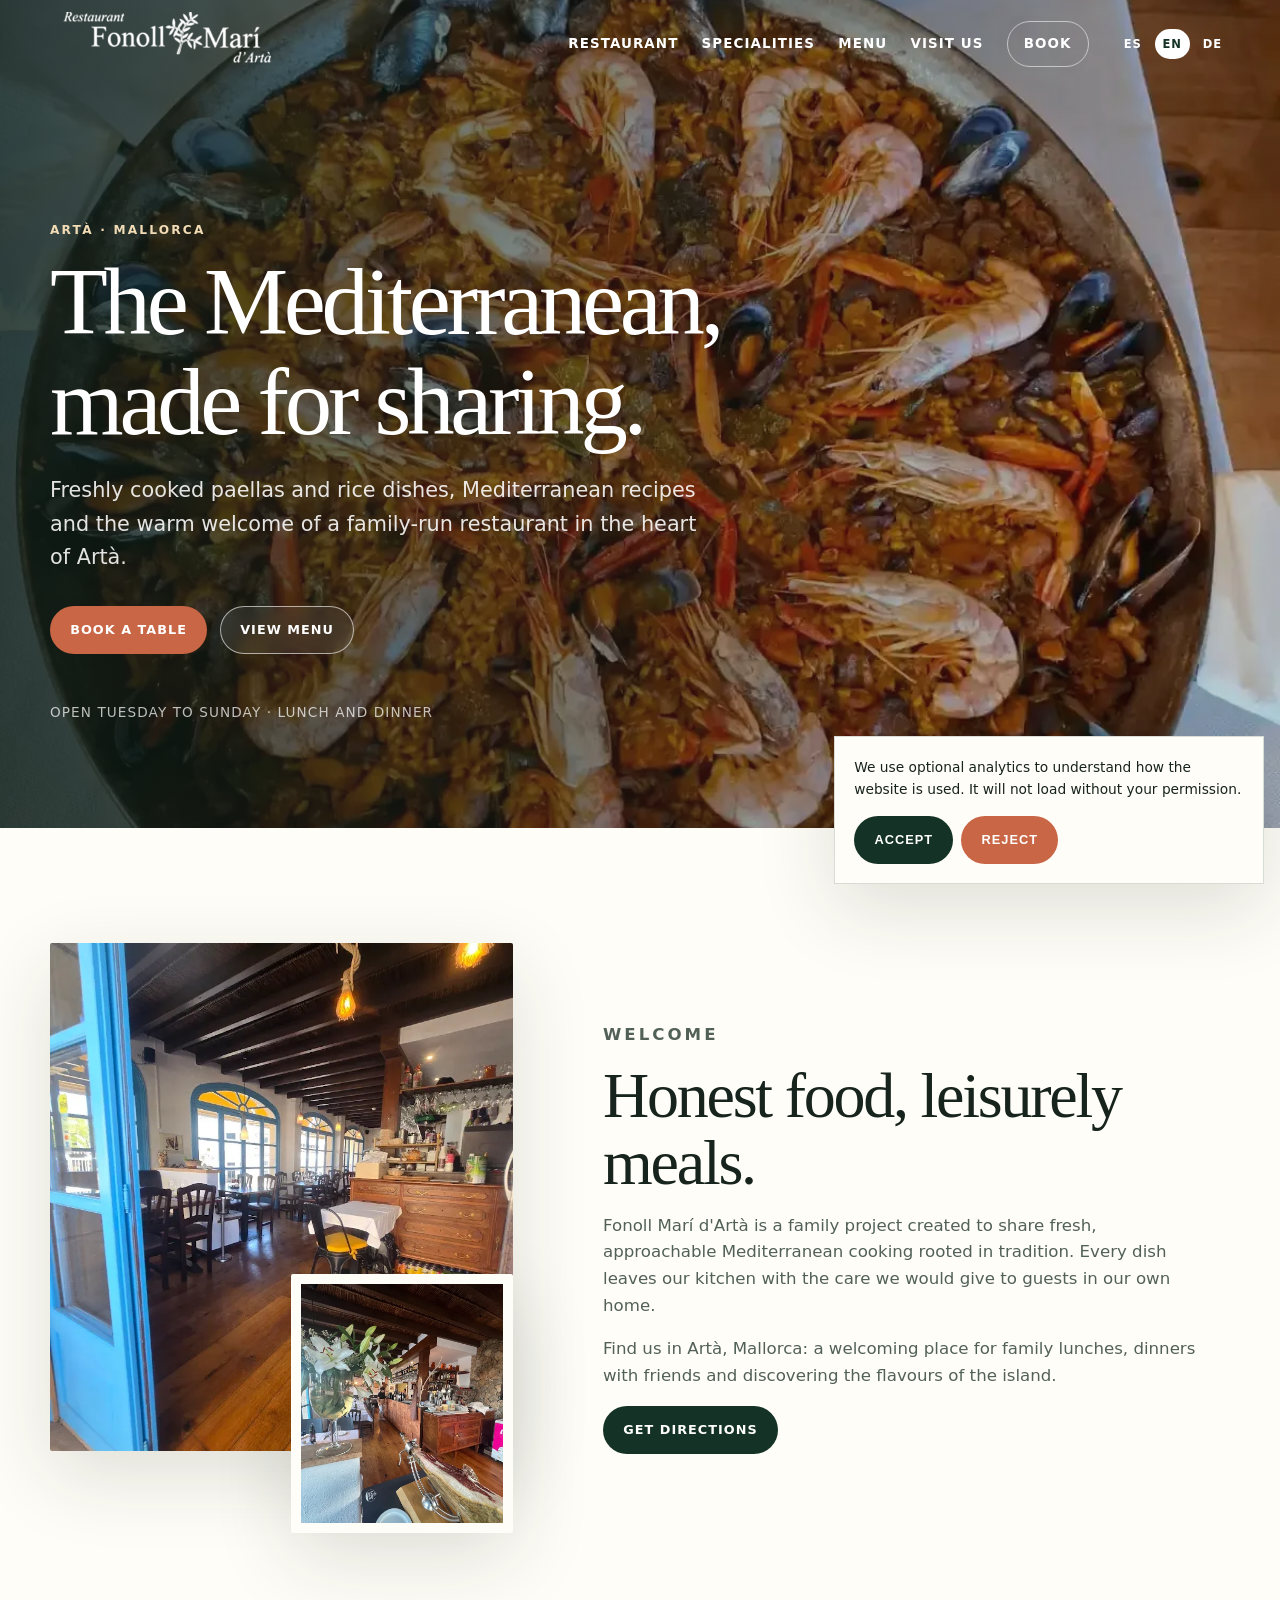
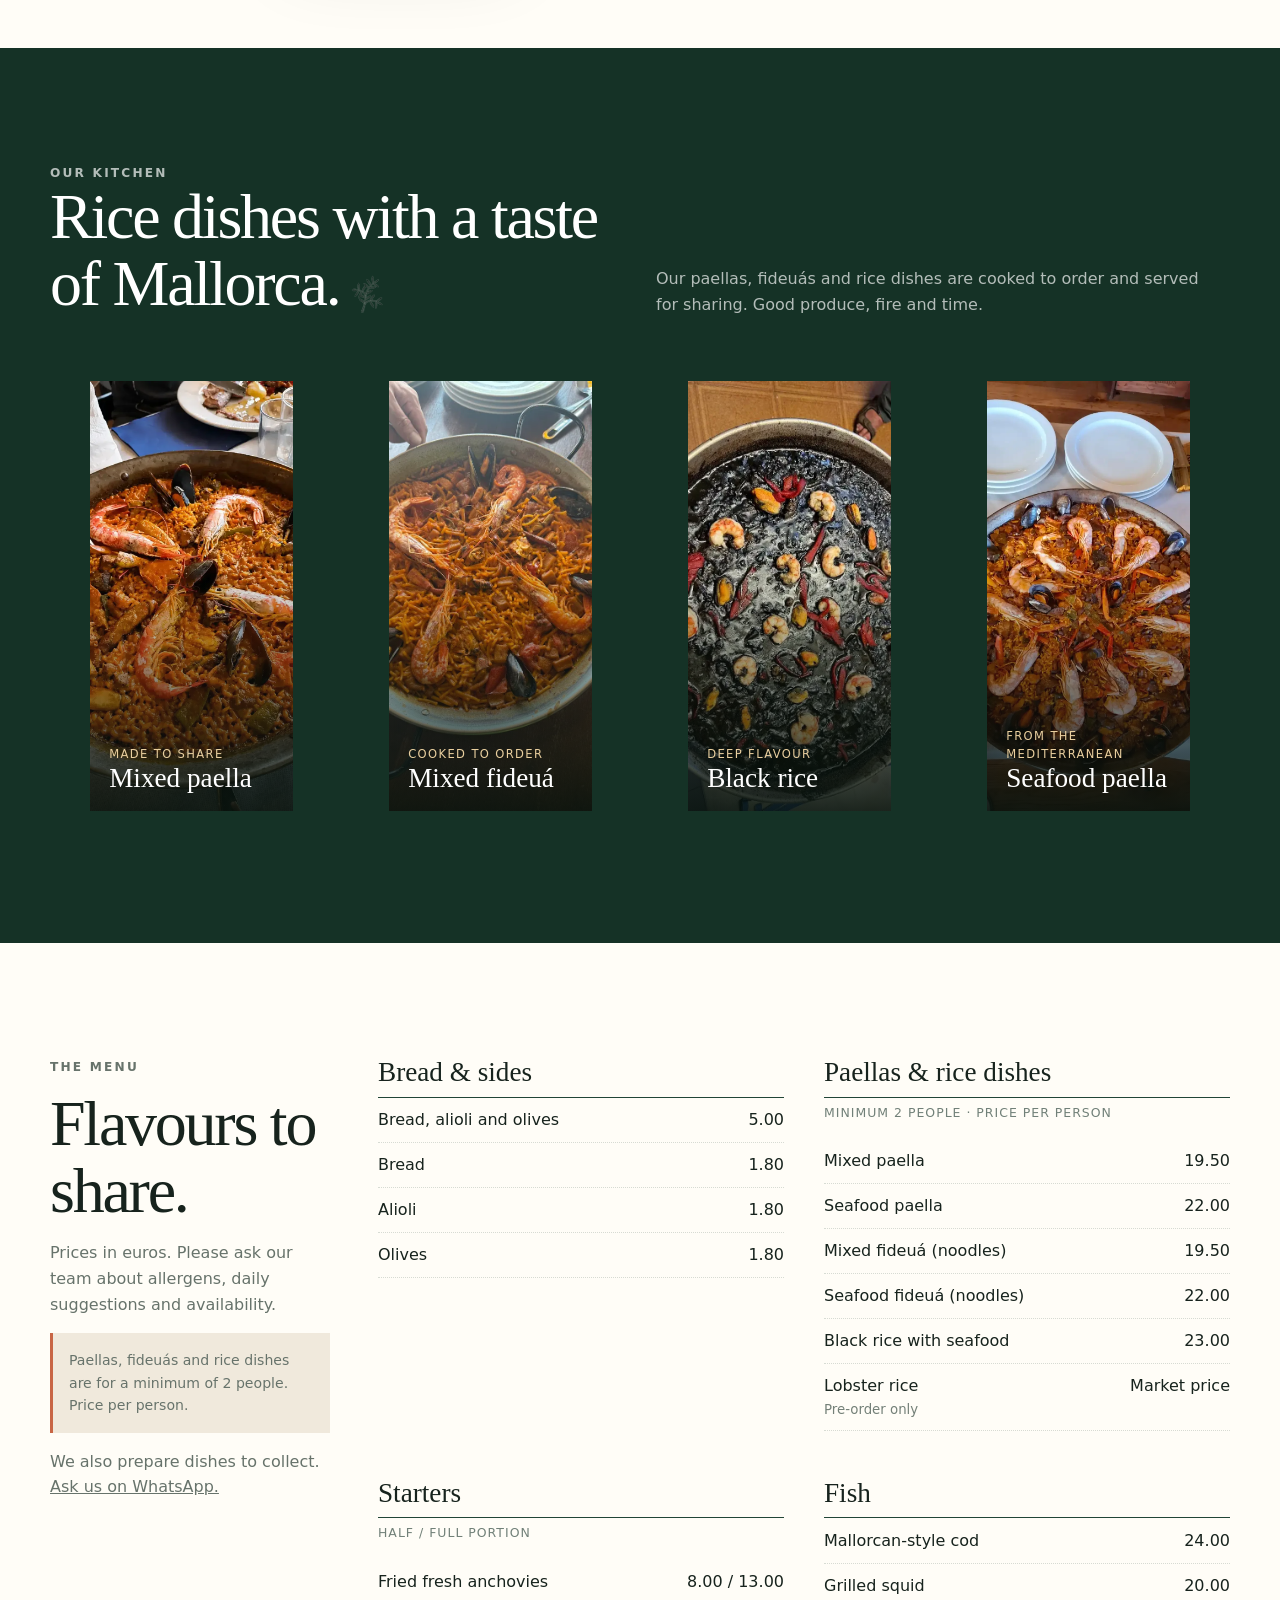
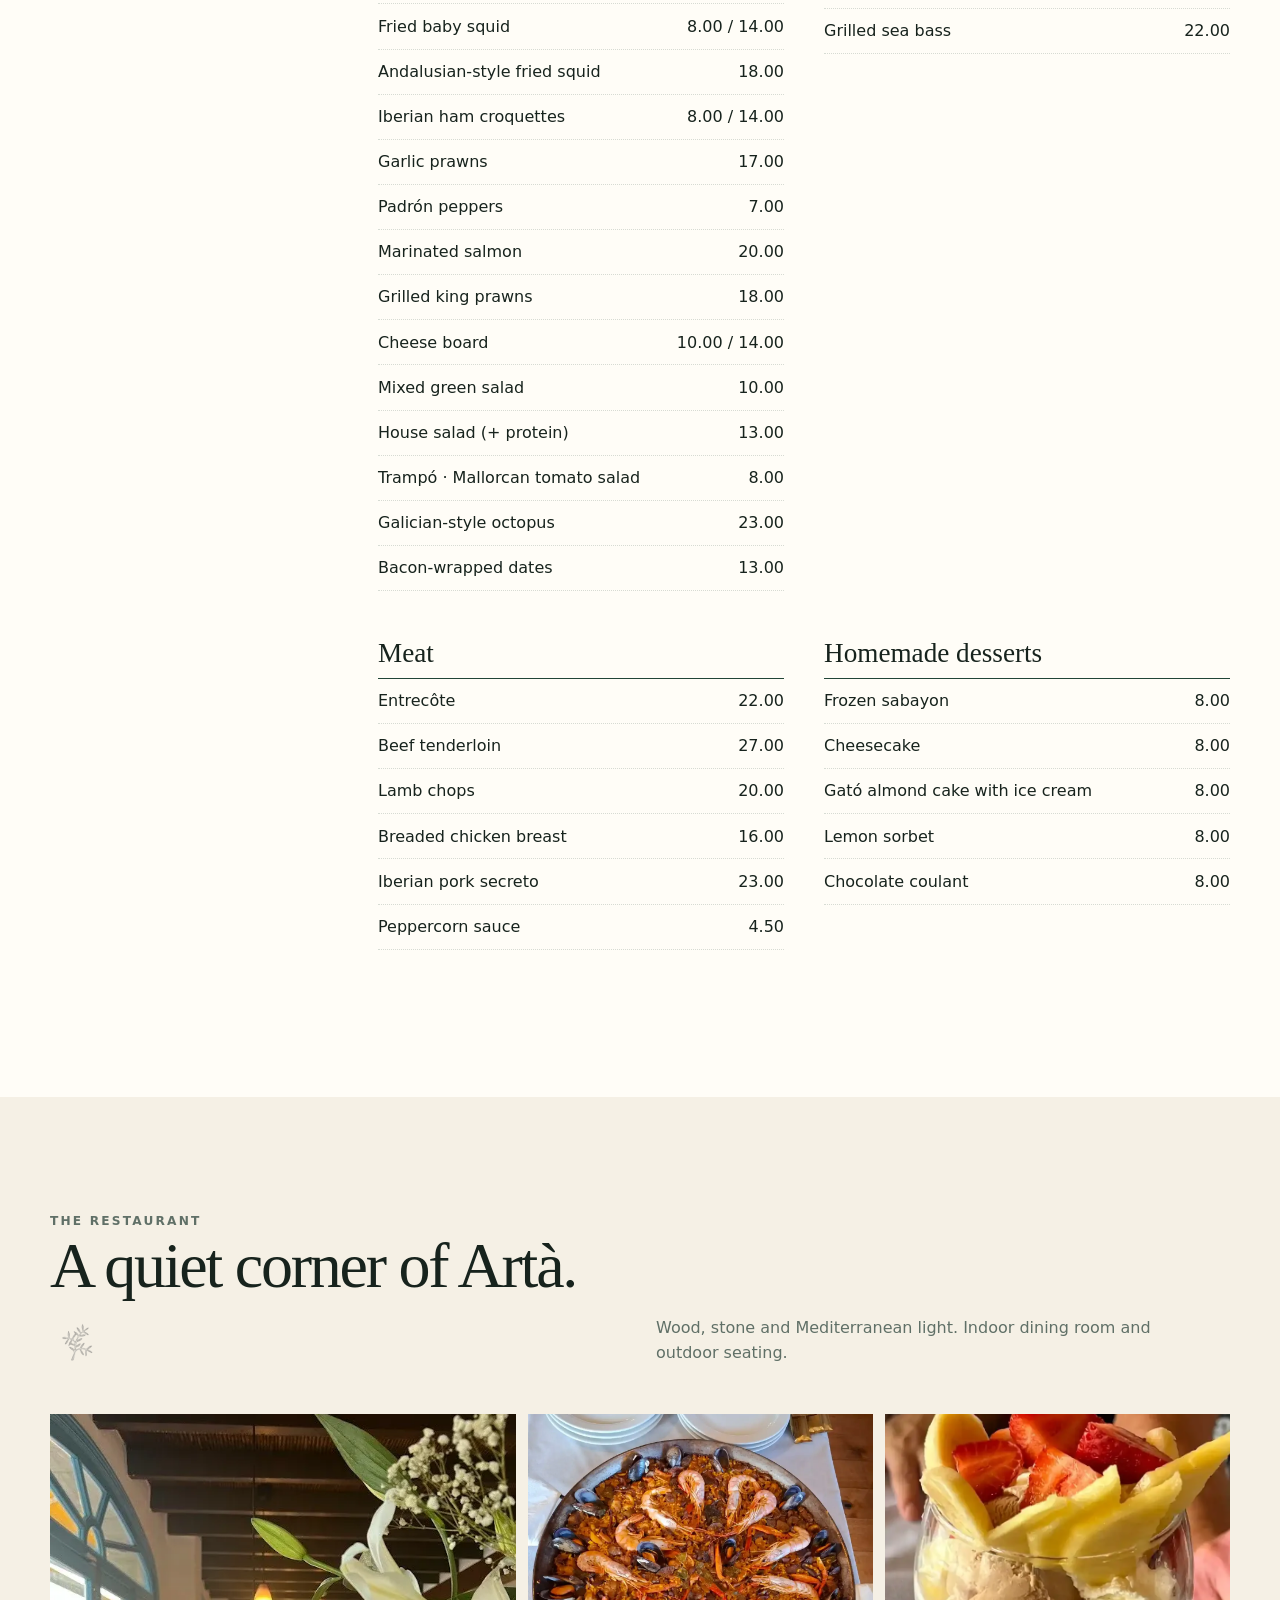
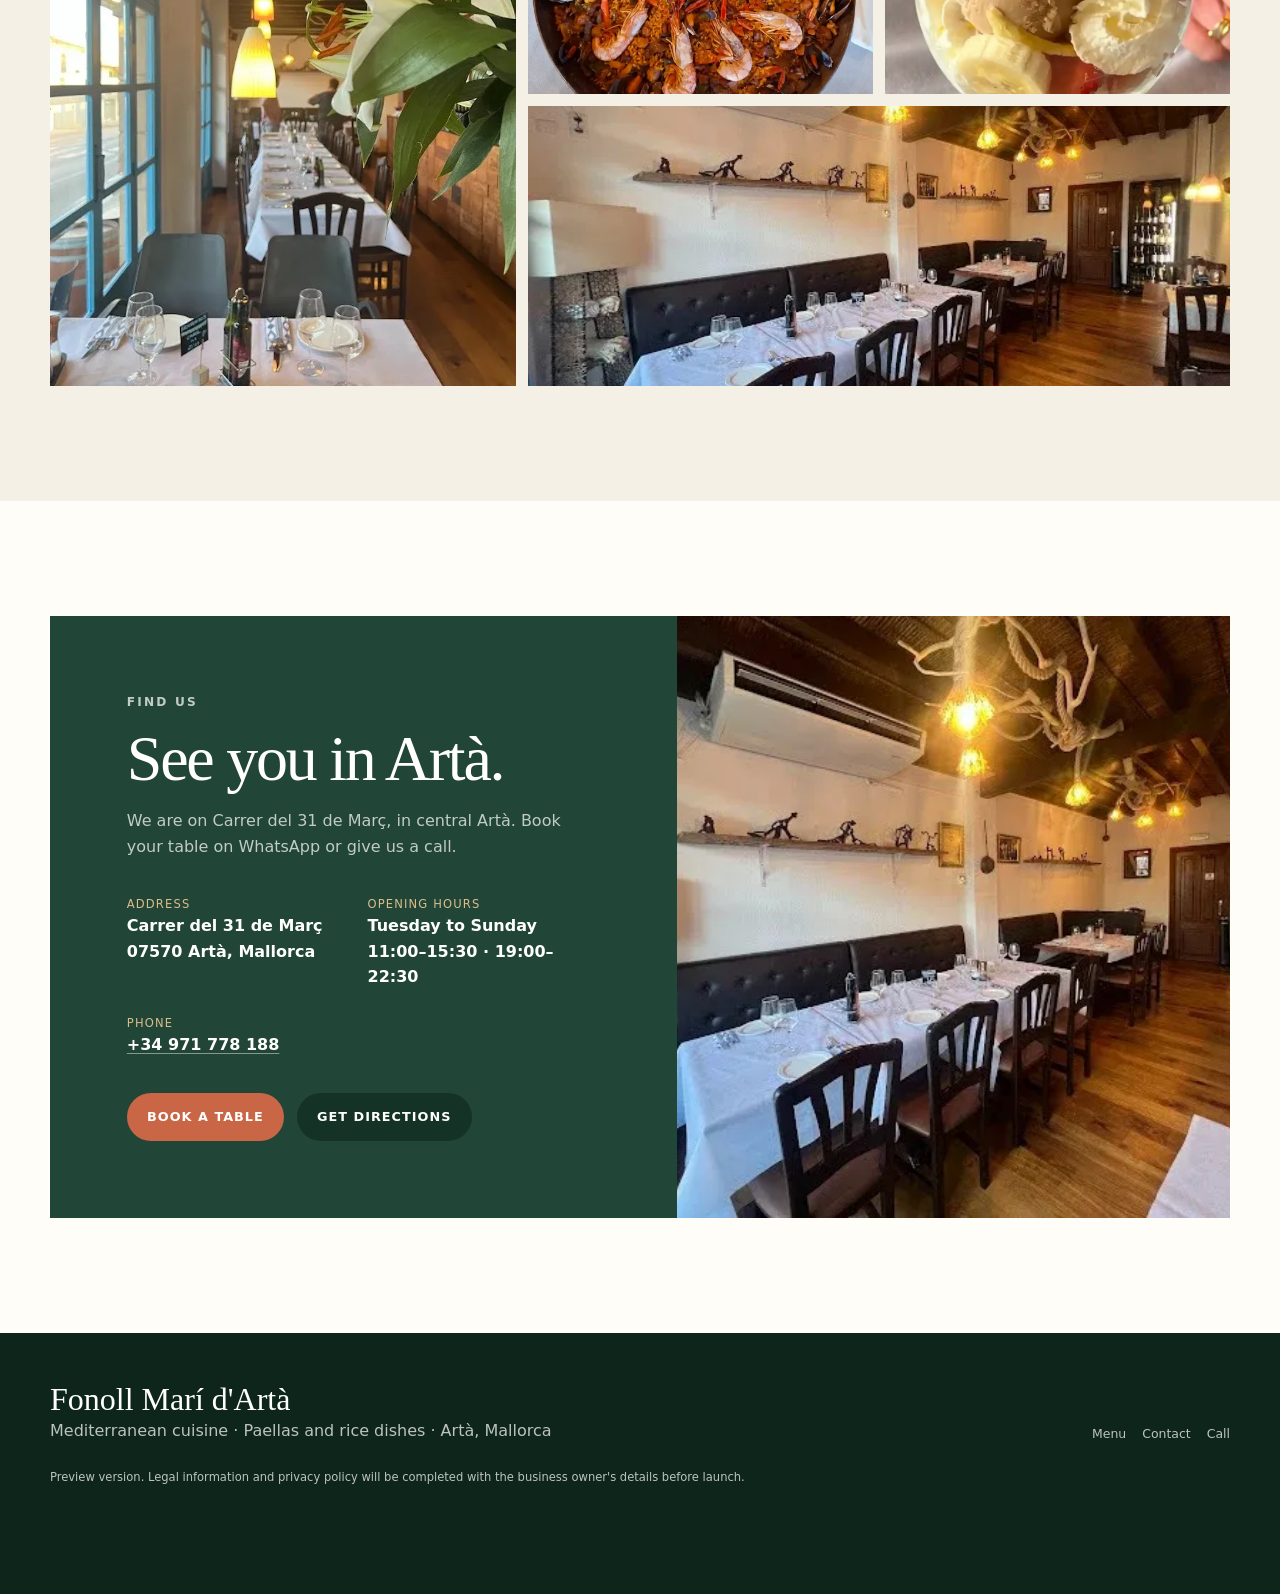
==== commit 2d2b1544: "fix: improve visit section image framing" ====
--- a/en/index.html
+++ b/en/index.html
@@ -25,7 +25,7 @@
       <section class="menu-section"><h3>Homemade desserts</h3><div class="menu-item"><span>Frozen sabayon</span><span>8.00</span></div><div class="menu-item"><span>Cheesecake</span><span>8.00</span></div><div class="menu-item"><span>Gató almond cake with ice cream</span><span>8.00</span></div><div class="menu-item"><span>Lemon sorbet</span><span>8.00</span></div><div class="menu-item"><span>Chocolate coulant</span><span>8.00</span></div></section>
     </div></div></section>
     <section class="section" aria-labelledby="gallery-title"><div class="container"><div class="section-heading"><div><p class="eyebrow">The restaurant</p><h2 id="gallery-title">A quiet corner of Artà.</h2></div><p>Wood, stone and Mediterranean light. Indoor dining room and outdoor seating.</p></div><div class="gallery-grid"><img class="tall" src="../assets/images/interior-1.webp" alt="Dining room at Fonoll Marí" loading="lazy"><img src="../assets/images/paella-marisco.webp" alt="Seafood paella served for sharing" loading="lazy"><img src="../assets/images/postre-coulant.webp" alt="Frozen sabayon with fruit" loading="lazy"><img class="wide" src="../assets/images/interior-2.webp" alt="Atmosphere at Fonoll Marí d'Artà" loading="lazy"></div></div></section>
-    <section class="section paper" id="visit"><div class="container visit-grid"><div class="visit-copy"><p class="eyebrow">Find us</p><h2>See you in Artà.</h2><p>We are on Carrer del 31 de Març, in central Artà. Book your table on WhatsApp or give us a call.</p><div class="visit-details"><div><span>Address</span><strong>Carrer del 31 de Març<br>07570 Artà, Mallorca</strong></div><div><span>Opening hours</span><strong>Tuesday to Sunday<br>11:00–15:30 · 19:00–22:30</strong></div><div><span>Phone</span><a href="tel:+34971778188" data-track="phone_click"><strong>+34 971 778 188</strong></a></div></div><div class="button-row"><a class="button" href="../reservar/?lang=en">Book a table</a><a class="button dark" data-track="directions_click" href="https://maps.app.goo.gl/YMuphkrYvvt16VRN7">Get directions</a></div></div><div class="visit-image"><img src="../assets/images/interior-terraza.webp" alt="Bar and dining room at Fonoll Marí d'Artà" loading="lazy"></div></div></section>
+    <section class="section paper" id="visit"><div class="container visit-grid"><div class="visit-copy"><p class="eyebrow">Find us</p><h2>See you in Artà.</h2><p>We are on Carrer del 31 de Març, in central Artà. Book your table on WhatsApp or give us a call.</p><div class="visit-details"><div><span>Address</span><strong>Carrer del 31 de Març<br>07570 Artà, Mallorca</strong></div><div><span>Opening hours</span><strong>Tuesday to Sunday<br>11:00–15:30 · 19:00–22:30</strong></div><div><span>Phone</span><a href="tel:+34971778188" data-track="phone_click"><strong>+34 971 778 188</strong></a></div></div><div class="button-row"><a class="button" href="../reservar/?lang=en">Book a table</a><a class="button dark" data-track="directions_click" href="https://maps.app.goo.gl/YMuphkrYvvt16VRN7">Get directions</a></div></div><div class="visit-image"><img src="../assets/images/interior-2.webp" alt="Set dining room at Fonoll Marí d'Artà" loading="lazy"></div></div></section>
   </main>
   <footer class="site-footer"><div class="container"><div class="footer-grid"><div><div class="footer-brand">Fonoll Marí d'Artà</div><div>Mediterranean cuisine · Paellas and rice dishes · Artà, Mallorca</div></div><nav class="footer-links"><a href="#menu">Menu</a><a href="#visit">Contact</a><a href="tel:+34971778188">Call</a></nav></div><p class="legal-note">Preview version. Legal information and privacy policy will be completed with the business owner's details before launch.</p></div></footer>
   <div class="floating-actions"><a href="../reservar/?lang=en">Book</a><a href="#menu">Menu</a></div><aside class="consent" hidden><p>We use optional analytics to understand how the website is used. It will not load without your permission.</p><div class="consent-actions"><button class="button dark" data-consent-accept>Accept</button><button class="button" data-consent-reject>Reject</button></div></aside>
--- a/assets/styles.css
+++ b/assets/styles.css
@@ -152,8 +152,8 @@
 .visit-details span { display: block; color: #d9bd8b; font-size: .72rem; letter-spacing: .1em; text-transform: uppercase; }
 .visit-details a { text-decoration: underline; text-decoration-color: rgba(255,255,255,.45); text-underline-offset: .2em; transition: color .2s ease, text-decoration-color .2s ease; }
 .visit-details a:hover, .visit-details a:focus-visible { color: #d9bd8b; text-decoration-color: currentColor; }
-.visit-image { height: 590px; min-height: 0; overflow: hidden; }
-.visit-image img { width: 100%; height: 100%; object-fit: cover; object-position: center 38%; }
+.visit-image { position: relative; min-height: 590px; overflow: hidden; }
+.visit-image img { position: absolute; inset: 0; width: 100%; height: 100%; object-fit: cover; object-position: center; }
 
 .site-footer { padding: 3rem 0 6rem; background: #0e251b; color: rgba(255,255,255,.72); }
 .footer-grid { display: grid; grid-template-columns: 1fr auto; gap: 2rem; align-items: end; }
@@ -190,7 +190,7 @@
   .menu-shell { grid-template-columns: 1fr; }
   .menu-aside { position: static; }
   .gallery-grid { grid-template-columns: 1fr 1fr; }
-  .visit-image { height: 480px; }
+  .visit-image { height: 480px; min-height: 480px; }
 }
 
 @media (max-width: 620px) {
@@ -206,7 +206,7 @@
   .dish-card, .dish-card img { min-height: 360px; }
   .gallery-grid { grid-template-columns: 1fr 1fr; grid-auto-rows: 190px; }
   .gallery-grid .wide { grid-column: span 2; }
-  .visit-image { height: 340px; }
+  .visit-image { height: 340px; min-height: 340px; }
   .footer-grid { grid-template-columns: 1fr; }
   .floating-actions { position: fixed; z-index: 45; inset: auto .65rem .65rem; display: grid; grid-template-columns: 1fr 1fr; gap: .45rem; }
   .floating-actions a { min-height: 48px; border-radius: 999px; display: grid; place-items: center; background: var(--coral); color: white; box-shadow: 0 10px 28px rgba(0,0,0,.24); font-size: .76rem; font-weight: 800; text-decoration: none; text-transform: uppercase; }
